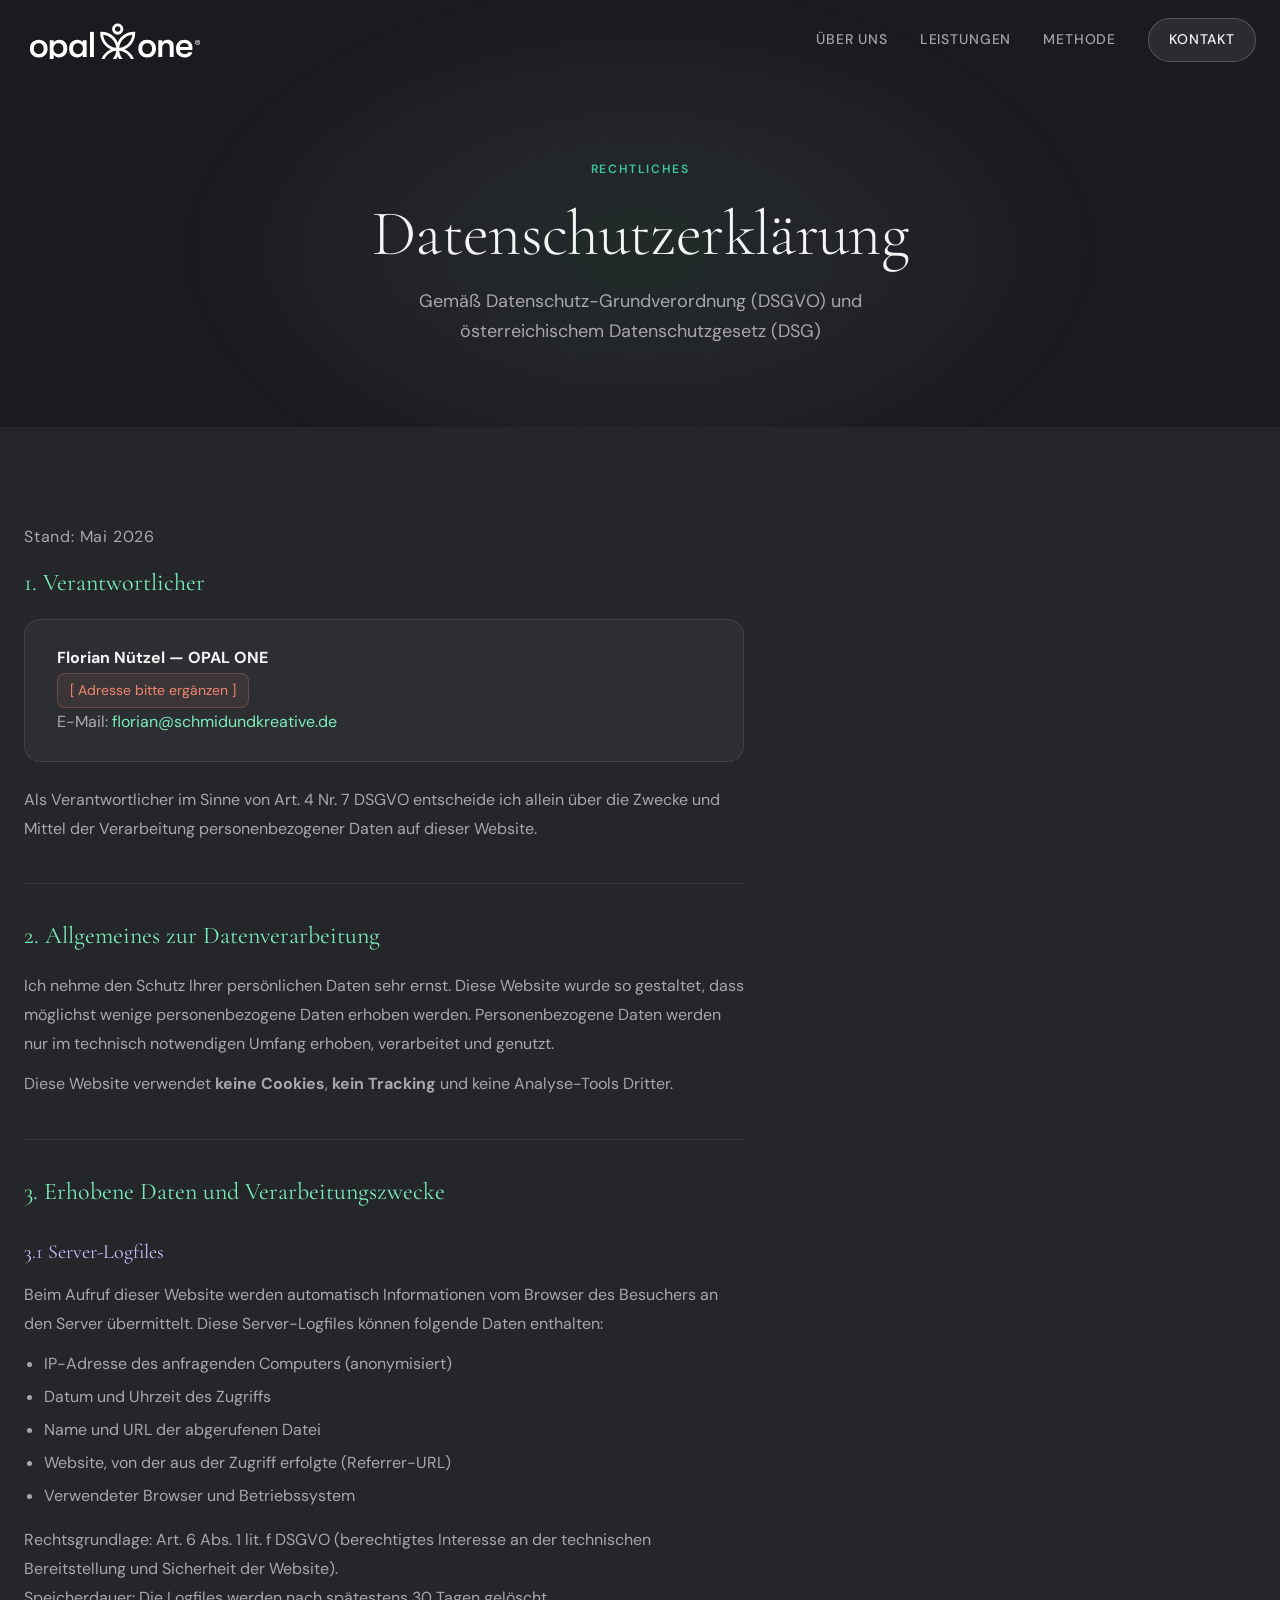
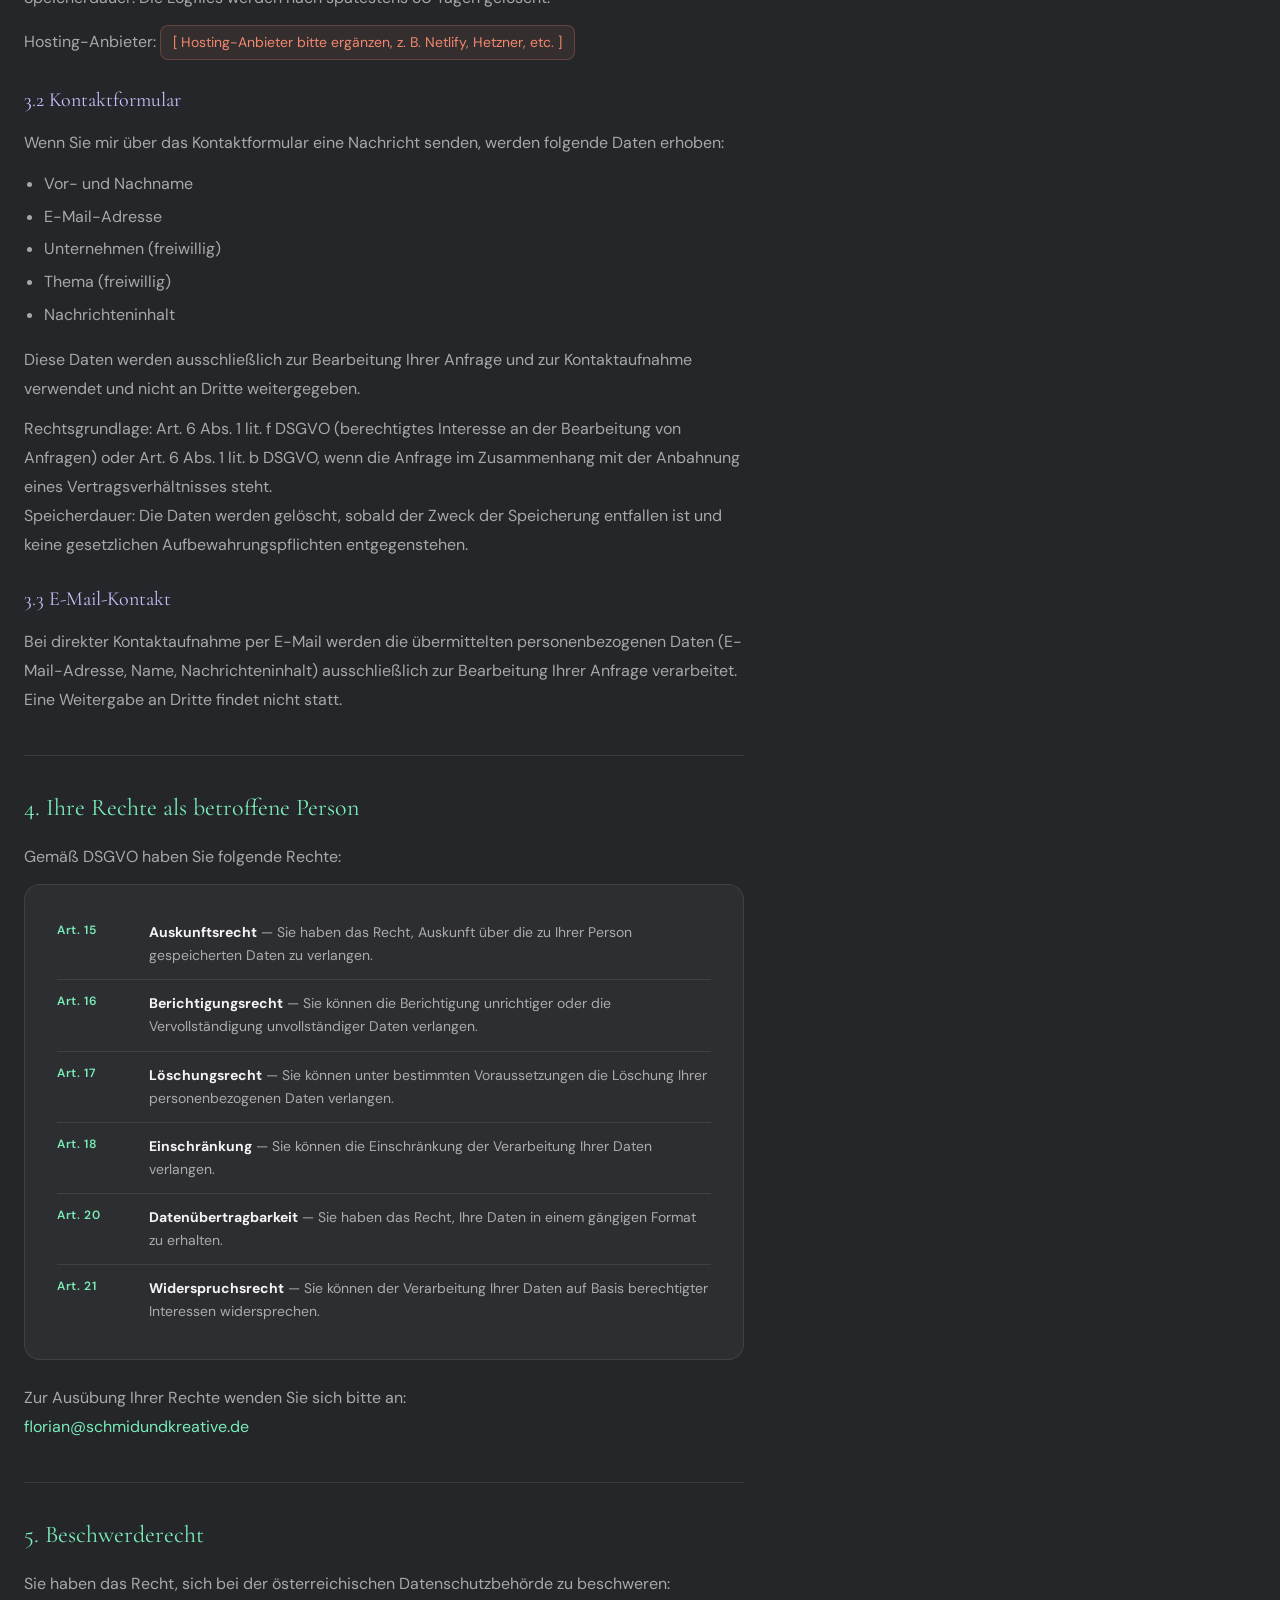
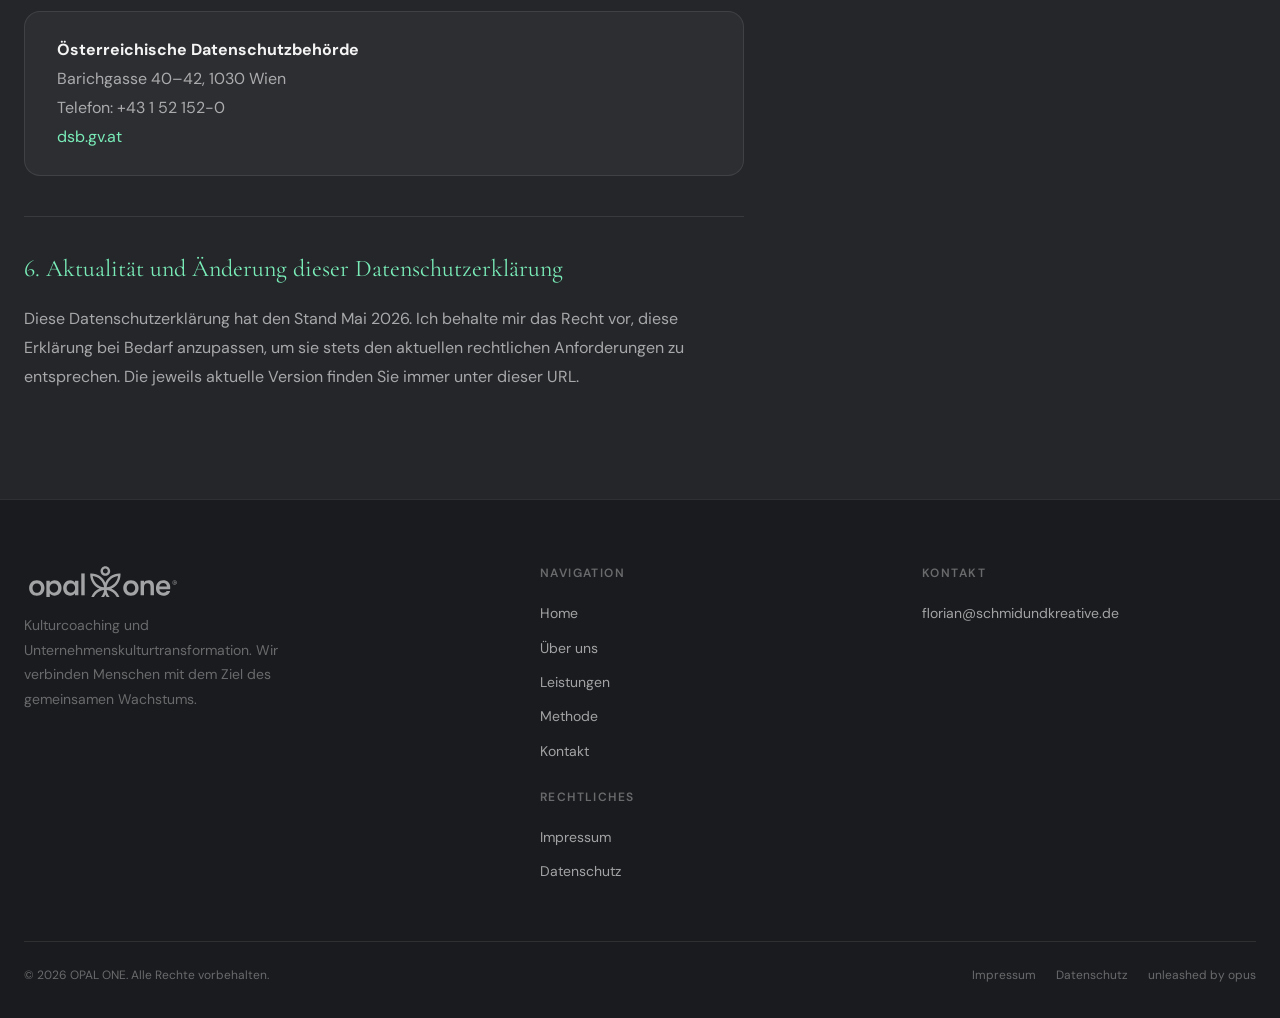
==== datenschutz.html @ cee8c593 "Add legal pages, bento alt-homepage, logo fix, footer legal links - Fix logo-plain.svg viewBox (-5px" ====
<!DOCTYPE html>
<html lang="de">
<head>
  <meta charset="UTF-8">
  <meta name="viewport" content="width=device-width, initial-scale=1.0">
  <title>Datenschutz — OPAL ONE</title>
  <meta name="description" content="Datenschutzerklärung gemäß DSGVO für OPAL ONE.">
  <link rel="icon" href="favicon.svg" type="image/svg+xml">
  <link rel="stylesheet" href="css/styles.css">
  <style>
    .legal-content { max-width: 720px; }
    .legal-content h2 {
      font-family: var(--font-heading);
      font-size: var(--text-2xl);
      font-weight: 400;
      color: var(--jade);
      margin: var(--sp-10) 0 var(--sp-4);
      padding-top: var(--sp-8);
      border-top: 1px solid var(--glass-border);
    }
    .legal-content h2:first-of-type { border-top: none; padding-top: 0; margin-top: 0; }
    .legal-content h3 {
      font-family: var(--font-heading);
      font-size: var(--text-xl);
      font-weight: 400;
      color: var(--amethyst);
      margin: var(--sp-6) 0 var(--sp-3);
    }
    .legal-content p, .legal-content li {
      font-size: var(--text-base);
      color: var(--text-secondary);
      line-height: 1.8;
      margin-bottom: var(--sp-3);
    }
    .legal-content ul { padding-left: var(--sp-5); margin-bottom: var(--sp-4); }
    .legal-content ul li { list-style: disc; margin-bottom: var(--sp-1); }
    .legal-content a { color: var(--jade); }
    .legal-content a:hover { text-decoration: underline; }
    .legal-placeholder {
      background: rgba(240,135,110,0.08);
      border: 1px solid rgba(240,135,110,0.25);
      border-radius: var(--r-sm);
      padding: var(--sp-1) var(--sp-3);
      color: var(--karneol);
      font-size: var(--text-sm);
      display: inline-block;
    }
    .legal-block {
      background: var(--glass);
      border: 1px solid var(--glass-border);
      border-radius: var(--r-md);
      padding: var(--sp-6) var(--sp-8);
      margin-bottom: var(--sp-6);
    }
    .legal-right {
      display: flex;
      align-items: flex-start;
      gap: var(--sp-3);
      padding: var(--sp-3) 0;
      border-bottom: 1px solid var(--glass-border);
      font-size: var(--text-sm);
      color: var(--text-secondary);
    }
    .legal-right:last-child { border-bottom: none; }
    .legal-right-art {
      font-family: var(--font-body);
      font-size: var(--text-xs);
      font-weight: 600;
      letter-spacing: 0.05em;
      color: var(--jade);
      flex-shrink: 0;
      min-width: 80px;
    }
    .last-updated {
      font-size: var(--text-xs);
      color: var(--text-muted);
      letter-spacing: 0.05em;
      margin-bottom: var(--sp-8);
    }
  </style>
</head>
<body>

  <!-- NAVIGATION -->
  <nav class="nav" role="navigation" aria-label="Hauptnavigation">
    <div class="nav-inner">
      <a href="index.html" class="nav-logo" aria-label="OPAL ONE – Zur Startseite">
        <img src="logo-plain.svg" alt="OPAL ONE" width="140" height="34">
      </a>
      <ul class="nav-links" role="list">
        <li><a href="ueber-uns.html">Über uns</a></li>
        <li><a href="leistungen.html">Leistungen</a></li>
        <li><a href="methode.html">Methode</a></li>
        <li><a href="kontakt.html" class="nav-cta">Kontakt</a></li>
      </ul>
      <button class="nav-hamburger" aria-label="Menü öffnen" aria-expanded="false" aria-controls="mobile-nav">
        <span></span><span></span><span></span>
      </button>
    </div>
  </nav>

  <nav class="nav-mobile" id="mobile-nav" aria-label="Mobile Navigation">
    <a href="ueber-uns.html">Über uns</a>
    <a href="leistungen.html">Leistungen</a>
    <a href="methode.html">Methode</a>
    <a href="kontakt.html">Kontakt</a>
  </nav>

  <main>

    <!-- PAGE HERO -->
    <section class="page-hero" aria-labelledby="page-title">
      <div class="container">
        <p class="page-hero-label">Rechtliches</p>
        <h1 id="page-title">Datenschutz&shy;erklärung</h1>
        <p class="page-hero-sub">
          Gemäß Datenschutz-Grundverordnung (DSGVO) und österreichischem Datenschutzgesetz (DSG)
        </p>
      </div>
    </section>

    <!-- CONTENT -->
    <section class="section">
      <div class="container">
        <div class="legal-content">

          <p class="last-updated">Stand: Mai 2026</p>

          <h2>1. Verantwortlicher</h2>
          <div class="legal-block">
            <p style="margin:0;color:var(--text-primary);">
              <strong>Florian Nützel — OPAL ONE</strong><br>
              <span style="color:var(--text-secondary);">
                <span class="legal-placeholder">[ Adresse bitte ergänzen ]</span><br>
                E-Mail: <a href="mailto:florian@schmidundkreative.de">florian@schmidundkreative.de</a>
              </span>
            </p>
          </div>
          <p>
            Als Verantwortlicher im Sinne von Art. 4 Nr. 7 DSGVO entscheide ich allein über die Zwecke und Mittel der Verarbeitung personenbezogener Daten auf dieser Website.
          </p>

          <h2>2. Allgemeines zur Datenverarbeitung</h2>
          <p>
            Ich nehme den Schutz Ihrer persönlichen Daten sehr ernst. Diese Website wurde so gestaltet, dass möglichst wenige personenbezogene Daten erhoben werden. Personenbezogene Daten werden nur im technisch notwendigen Umfang erhoben, verarbeitet und genutzt.
          </p>
          <p>
            Diese Website verwendet <strong>keine Cookies</strong>, <strong>kein Tracking</strong> und keine Analyse-Tools Dritter.
          </p>

          <h2>3. Erhobene Daten und Verarbeitungszwecke</h2>

          <h3>3.1 Server-Logfiles</h3>
          <p>
            Beim Aufruf dieser Website werden automatisch Informationen vom Browser des Besuchers an den Server übermittelt. Diese Server-Logfiles können folgende Daten enthalten:
          </p>
          <ul>
            <li>IP-Adresse des anfragenden Computers (anonymisiert)</li>
            <li>Datum und Uhrzeit des Zugriffs</li>
            <li>Name und URL der abgerufenen Datei</li>
            <li>Website, von der aus der Zugriff erfolgte (Referrer-URL)</li>
            <li>Verwendeter Browser und Betriebssystem</li>
          </ul>
          <p>
            Rechtsgrundlage: Art. 6 Abs. 1 lit. f DSGVO (berechtigtes Interesse an der technischen Bereitstellung und Sicherheit der Website).<br>
            Speicherdauer: Die Logfiles werden nach spätestens 30 Tagen gelöscht.
          </p>
          <p>
            Hosting-Anbieter: <span class="legal-placeholder">[ Hosting-Anbieter bitte ergänzen, z. B. Netlify, Hetzner, etc. ]</span>
          </p>

          <h3>3.2 Kontaktformular</h3>
          <p>
            Wenn Sie mir über das Kontaktformular eine Nachricht senden, werden folgende Daten erhoben:
          </p>
          <ul>
            <li>Vor- und Nachname</li>
            <li>E-Mail-Adresse</li>
            <li>Unternehmen (freiwillig)</li>
            <li>Thema (freiwillig)</li>
            <li>Nachrichteninhalt</li>
          </ul>
          <p>
            Diese Daten werden ausschließlich zur Bearbeitung Ihrer Anfrage und zur Kontaktaufnahme verwendet und nicht an Dritte weitergegeben.
          </p>
          <p>
            Rechtsgrundlage: Art. 6 Abs. 1 lit. f DSGVO (berechtigtes Interesse an der Bearbeitung von Anfragen) oder Art. 6 Abs. 1 lit. b DSGVO, wenn die Anfrage im Zusammenhang mit der Anbahnung eines Vertragsverhältnisses steht.<br>
            Speicherdauer: Die Daten werden gelöscht, sobald der Zweck der Speicherung entfallen ist und keine gesetzlichen Aufbewahrungspflichten entgegenstehen.
          </p>

          <h3>3.3 E-Mail-Kontakt</h3>
          <p>
            Bei direkter Kontaktaufnahme per E-Mail werden die übermittelten personenbezogenen Daten (E-Mail-Adresse, Name, Nachrichteninhalt) ausschließlich zur Bearbeitung Ihrer Anfrage verarbeitet. Eine Weitergabe an Dritte findet nicht statt.
          </p>

          <h2>4. Ihre Rechte als betroffene Person</h2>
          <p>Gemäß DSGVO haben Sie folgende Rechte:</p>
          <div class="legal-block">
            <div class="legal-right">
              <span class="legal-right-art">Art. 15</span>
              <span><strong style="color:var(--text-primary);">Auskunftsrecht</strong> — Sie haben das Recht, Auskunft über die zu Ihrer Person gespeicherten Daten zu verlangen.</span>
            </div>
            <div class="legal-right">
              <span class="legal-right-art">Art. 16</span>
              <span><strong style="color:var(--text-primary);">Berichtigungsrecht</strong> — Sie können die Berichtigung unrichtiger oder die Vervollständigung unvollständiger Daten verlangen.</span>
            </div>
            <div class="legal-right">
              <span class="legal-right-art">Art. 17</span>
              <span><strong style="color:var(--text-primary);">Löschungsrecht</strong> — Sie können unter bestimmten Voraussetzungen die Löschung Ihrer personenbezogenen Daten verlangen.</span>
            </div>
            <div class="legal-right">
              <span class="legal-right-art">Art. 18</span>
              <span><strong style="color:var(--text-primary);">Einschränkung</strong> — Sie können die Einschränkung der Verarbeitung Ihrer Daten verlangen.</span>
            </div>
            <div class="legal-right">
              <span class="legal-right-art">Art. 20</span>
              <span><strong style="color:var(--text-primary);">Datenübertragbarkeit</strong> — Sie haben das Recht, Ihre Daten in einem gängigen Format zu erhalten.</span>
            </div>
            <div class="legal-right">
              <span class="legal-right-art">Art. 21</span>
              <span><strong style="color:var(--text-primary);">Widerspruchsrecht</strong> — Sie können der Verarbeitung Ihrer Daten auf Basis berechtigter Interessen widersprechen.</span>
            </div>
          </div>
          <p>
            Zur Ausübung Ihrer Rechte wenden Sie sich bitte an:<br>
            <a href="mailto:florian@schmidundkreative.de">florian@schmidundkreative.de</a>
          </p>

          <h2>5. Beschwerderecht</h2>
          <p>
            Sie haben das Recht, sich bei der österreichischen Datenschutzbehörde zu beschweren:
          </p>
          <div class="legal-block">
            <p style="margin:0;color:var(--text-secondary);">
              <strong style="color:var(--text-primary);">Österreichische Datenschutzbehörde</strong><br>
              Barichgasse 40–42, 1030 Wien<br>
              Telefon: +43 1 52 152-0<br>
              <a href="https://www.dsb.gv.at" target="_blank" rel="noopener">dsb.gv.at</a>
            </p>
          </div>

          <h2>6. Aktualität und Änderung dieser Datenschutzerklärung</h2>
          <p>
            Diese Datenschutzerklärung hat den Stand Mai 2026. Ich behalte mir das Recht vor, diese Erklärung bei Bedarf anzupassen, um sie stets den aktuellen rechtlichen Anforderungen zu entsprechen. Die jeweils aktuelle Version finden Sie immer unter dieser URL.
          </p>

        </div>
      </div>
    </section>

  </main>

  <!-- FOOTER -->
  <footer class="footer">
    <div class="container">
      <div class="footer-grid">
        <div class="footer-brand">
          <img src="logo-plain.svg" alt="OPAL ONE" class="footer-logo" width="120" height="30">
          <p>Kulturcoaching und Unternehmenskulturtransformation. Wir verbinden Menschen mit dem Ziel des gemeinsamen Wachstums.</p>
        </div>
        <div class="footer-col">
          <h4>Navigation</h4>
          <ul>
            <li><a href="index.html">Home</a></li>
            <li><a href="ueber-uns.html">Über uns</a></li>
            <li><a href="leistungen.html">Leistungen</a></li>
            <li><a href="methode.html">Methode</a></li>
            <li><a href="kontakt.html">Kontakt</a></li>
          </ul>
          <h4 style="margin-top:var(--sp-6);">Rechtliches</h4>
          <ul>
            <li><a href="impressum.html">Impressum</a></li>
            <li><a href="datenschutz.html">Datenschutz</a></li>
          </ul>
        </div>
        <div class="footer-col">
          <h4>Kontakt</h4>
          <ul>
            <li><a href="mailto:florian@schmidundkreative.de">florian@schmidundkreative.de</a></li>
          </ul>
        </div>
      </div>
      <div class="footer-bottom">
        <p>&copy; 2026 OPAL ONE. Alle Rechte vorbehalten.</p>
        <div class="footer-legal">
          <a href="impressum.html">Impressum</a>
          <a href="datenschutz.html">Datenschutz</a>
          <span>unleashed by opus</span>
        </div>
      </div>
    </div>
  </footer>

  <script src="js/main.js"></script>
</body>
</html>
---- css/styles.css ----
/* ============================================================
   OPAL ONE — Shared Stylesheet
   ============================================================ */

@import url('https://fonts.googleapis.com/css2?family=Cormorant+Garamond:ital,wght@0,300;0,400;0,500;0,600;1,300;1,400;1,500&family=DM+Sans:opsz,wght@9..40,300;9..40,400;9..40,500;9..40,600&family=Covered+By+Your+Grace&display=swap');

/* ============================================================
   DESIGN TOKENS
   ============================================================ */
:root {
  /* Brand Colors */
  --obsidian:       #25262a;
  --obsidian-deep:  #1a1b1e;
  --obsidian-mid:   #2e2f35;
  --jade:           #79ecb8;
  --amethyst:       #c8befa;
  --aventurin:      #3ac7a0;
  --karneol:        #f0876e;
  --magnesit:       #ffffff;
  --text-primary:   rgba(255, 255, 255, 0.95);
  --text-secondary: rgba(255, 255, 255, 0.6);
  --text-muted:     rgba(255, 255, 255, 0.35);

  /* Gradients */
  --gradient-opal:        linear-gradient(135deg, #79ecb8 0%, #3ac7a0 30%, #c8befa 70%, #a89ef5 100%);
  --gradient-opal-subtle: linear-gradient(135deg, rgba(121,236,184,0.6) 0%, rgba(58,199,160,0.6) 30%, rgba(200,190,250,0.6) 70%, rgba(168,158,245,0.6) 100%);
  --gradient-dark:        linear-gradient(160deg, #2e2f35 0%, #1a1b1e 100%);

  /* Glass */
  --glass:              rgba(255, 255, 255, 0.04);
  --glass-mid:          rgba(255, 255, 255, 0.08);
  --glass-border:       rgba(255, 255, 255, 0.09);
  --glass-border-hi:    rgba(255, 255, 255, 0.2);

  /* Typography */
  --font-heading: 'Cormorant Garamond', Georgia, serif;
  --font-body:    'DM Sans', system-ui, -apple-system, sans-serif;
  --font-accent:  'Covered By Your Grace', cursive;

  /* Type Scale */
  --text-xs:   0.75rem;
  --text-sm:   0.875rem;
  --text-base: 1rem;
  --text-lg:   1.125rem;
  --text-xl:   1.25rem;
  --text-2xl:  1.5rem;
  --text-3xl:  1.875rem;
  --text-4xl:  2.25rem;
  --text-5xl:  3rem;
  --text-6xl:  3.75rem;
  --text-7xl:  4.5rem;
  --text-8xl:  6rem;

  /* Spacing (4/8px base) */
  --sp-1:  0.25rem;
  --sp-2:  0.5rem;
  --sp-3:  0.75rem;
  --sp-4:  1rem;
  --sp-5:  1.25rem;
  --sp-6:  1.5rem;
  --sp-8:  2rem;
  --sp-10: 2.5rem;
  --sp-12: 3rem;
  --sp-16: 4rem;
  --sp-20: 5rem;
  --sp-24: 6rem;
  --sp-32: 8rem;

  /* Layout */
  --max-w:    1280px;
  --max-w-md: 960px;
  --max-w-sm: 720px;
  --nav-h:    80px;

  /* Radius */
  --r-sm:   8px;
  --r-md:   16px;
  --r-lg:   24px;
  --r-xl:   36px;
  --r-full: 9999px;

  /* Z-index */
  --z-nav:     40;
  --z-overlay: 100;
  --z-modal:   1000;

  /* Easing */
  --ease-out:    cubic-bezier(0.16, 1, 0.3, 1);
  --ease-in-out: cubic-bezier(0.45, 0, 0.55, 1);
  --dur-fast:  150ms;
  --dur-base:  300ms;
  --dur-slow:  500ms;
  --dur-morph: 600ms;
}

/* ============================================================
   RESET & BASE
   ============================================================ */
*, *::before, *::after { box-sizing: border-box; margin: 0; padding: 0; }

html {
  font-size: 16px;
  scroll-behavior: smooth;
  -webkit-text-size-adjust: 100%;
}

body {
  font-family: var(--font-body);
  font-size: var(--text-base);
  line-height: 1.65;
  color: var(--text-primary);
  background-color: var(--obsidian);
  overflow-x: hidden;
  -webkit-font-smoothing: antialiased;
  -moz-osx-font-smoothing: grayscale;
}

img, svg { display: block; max-width: 100%; }
a { color: inherit; text-decoration: none; }
ul, ol { list-style: none; }
button { font: inherit; cursor: pointer; border: none; background: none; }
input, textarea, select { font: inherit; }
main { display: block; }

/* ============================================================
   UTILITIES
   ============================================================ */
.container {
  width: 100%;
  max-width: var(--max-w);
  margin-inline: auto;
  padding-inline: var(--sp-6);
}
.container-md { max-width: var(--max-w-md); margin-inline: auto; padding-inline: var(--sp-6); }
.container-sm { max-width: var(--max-w-sm); margin-inline: auto; padding-inline: var(--sp-6); }

.sr-only {
  position: absolute; width: 1px; height: 1px;
  padding: 0; margin: -1px; overflow: hidden;
  clip: rect(0,0,0,0); white-space: nowrap; border: 0;
}

.text-gradient {
  background: var(--gradient-opal);
  -webkit-background-clip: text;
  -webkit-text-fill-color: transparent;
  background-clip: text;
}

/* ============================================================
   BUTTONS
   ============================================================ */
.btn {
  display: inline-flex;
  align-items: center;
  justify-content: center;
  gap: var(--sp-2);
  padding: var(--sp-3) var(--sp-8);
  border-radius: var(--r-full);
  font-family: var(--font-body);
  font-size: var(--text-base);
  font-weight: 500;
  letter-spacing: 0.02em;
  cursor: pointer;
  transition: all var(--dur-base) var(--ease-out);
  min-height: 48px;
  white-space: nowrap;
  position: relative;
}

.btn-primary {
  background: var(--gradient-opal);
  color: var(--obsidian);
  font-weight: 600;
}
.btn-primary:hover {
  transform: translateY(-2px);
  box-shadow: 0 8px 32px rgba(121, 236, 184, 0.35);
}

.btn-ghost {
  background: transparent;
  color: var(--text-primary);
  border: 1px solid var(--glass-border-hi);
}
.btn-ghost:hover {
  background: var(--glass-mid);
  border-color: rgba(255,255,255,0.35);
  transform: translateY(-2px);
}

.btn:focus-visible {
  outline: 2px solid var(--jade);
  outline-offset: 3px;
}

/* ============================================================
   GLASS CARD
   ============================================================ */
.glass-card {
  background: var(--glass);
  backdrop-filter: blur(20px);
  -webkit-backdrop-filter: blur(20px);
  border: 1px solid var(--glass-border);
  border-radius: var(--r-md);
  transition: border-color var(--dur-base) var(--ease-out),
              transform var(--dur-base) var(--ease-out),
              box-shadow var(--dur-base) var(--ease-out);
}
.glass-card:hover {
  border-color: rgba(255,255,255,0.18);
  transform: translateY(-4px);
  box-shadow: 0 20px 60px rgba(0,0,0,0.3);
}

/* ============================================================
   KEYFRAME ANIMATIONS
   ============================================================ */
@keyframes opal-pulse {
  0%   { transform: scale(1)    rotate(0deg);   filter: blur(60px) hue-rotate(0deg);   }
  25%  { transform: scale(1.08) rotate(90deg);  filter: blur(70px) hue-rotate(15deg);  }
  50%  { transform: scale(0.94) rotate(180deg); filter: blur(54px) hue-rotate(30deg);  }
  75%  { transform: scale(1.05) rotate(270deg); filter: blur(66px) hue-rotate(10deg);  }
  100% { transform: scale(1)    rotate(360deg); filter: blur(60px) hue-rotate(0deg);   }
}

@keyframes float {
  0%, 100% { transform: translateY(0);    }
  50%       { transform: translateY(-10px); }
}

@keyframes dot-pulse {
  0%, 100% { opacity: 1; transform: scale(1);   }
  50%       { opacity: 0.6; transform: scale(1.3); }
}

.fade-in-up {
  opacity: 0;
  transform: translateY(36px);
  transition: opacity var(--dur-morph) var(--ease-out),
              transform var(--dur-morph) var(--ease-out);
}
.fade-in-up.visible {
  opacity: 1;
  transform: translateY(0);
}
.fade-in-up:nth-child(2) { transition-delay: 80ms;  }
.fade-in-up:nth-child(3) { transition-delay: 160ms; }
.fade-in-up:nth-child(4) { transition-delay: 240ms; }
.fade-in-up:nth-child(5) { transition-delay: 320ms; }

@media (prefers-reduced-motion: reduce) {
  .fade-in-up { opacity: 1; transform: none; transition: none; }
  @keyframes opal-pulse { from, to { transform: none; filter: blur(60px); } }
  @keyframes float      { from, to { transform: none; } }
  @keyframes dot-pulse  { from, to { opacity: 1; transform: none; } }
}

/* ============================================================
   NAVIGATION
   ============================================================ */
.nav {
  position: fixed;
  top: 0; left: 0; right: 0;
  z-index: var(--z-nav);
  height: var(--nav-h);
  display: flex;
  align-items: center;
  transition: background var(--dur-base) var(--ease-out),
              backdrop-filter var(--dur-base),
              border-color var(--dur-base);
  border-bottom: 1px solid transparent;
}
.nav.scrolled {
  background: rgba(22, 23, 27, 0.94);
  backdrop-filter: blur(24px);
  -webkit-backdrop-filter: blur(24px);
  border-bottom-color: var(--glass-border);
}

.nav-inner {
  display: flex;
  align-items: center;
  justify-content: space-between;
  width: 100%;
  max-width: var(--max-w);
  margin-inline: auto;
  padding-inline: var(--sp-6);
}

.nav-logo img {
  height: 38px;
  width: auto;
  filter: brightness(0) invert(1);
}

.nav-links {
  display: flex;
  align-items: center;
  gap: var(--sp-8);
}

.nav-links a {
  font-size: var(--text-sm);
  font-weight: 500;
  letter-spacing: 0.06em;
  text-transform: uppercase;
  color: var(--text-secondary);
  transition: color var(--dur-fast);
  padding: var(--sp-2) 0;
  position: relative;
  min-height: 44px;
  display: flex;
  align-items: center;
}
.nav-links a::after {
  content: '';
  position: absolute;
  bottom: -1px; left: 0;
  width: 0; height: 1px;
  background: var(--gradient-opal);
  transition: width var(--dur-base) var(--ease-out);
}
.nav-links a:hover,
.nav-links a.active { color: var(--text-primary); }
.nav-links a:hover::after,
.nav-links a.active::after { width: 100%; }

.nav-cta {
  padding: var(--sp-2) var(--sp-5) !important;
  background: var(--glass-mid) !important;
  border: 1px solid var(--glass-border-hi) !important;
  border-radius: var(--r-full) !important;
  color: var(--text-primary) !important;
  font-size: var(--text-sm) !important;
  transition: background var(--dur-base) !important;
}
.nav-cta:hover { background: rgba(255,255,255,0.13) !important; }
.nav-cta::after { display: none !important; }

/* Hamburger */
.nav-hamburger {
  display: none;
  flex-direction: column;
  gap: 5px;
  cursor: pointer;
  padding: var(--sp-2);
  min-width: 44px;
  min-height: 44px;
  align-items: center;
  justify-content: center;
}
.nav-hamburger span {
  display: block;
  width: 24px; height: 2px;
  background: var(--text-primary);
  border-radius: 2px;
  transition: all var(--dur-base) var(--ease-out);
}
.nav-hamburger.open span:nth-child(1) { transform: translateY(7px) rotate(45deg); }
.nav-hamburger.open span:nth-child(2) { opacity: 0; transform: scaleX(0); }
.nav-hamburger.open span:nth-child(3) { transform: translateY(-7px) rotate(-45deg); }

/* Mobile nav panel */
.nav-mobile {
  position: fixed;
  top: var(--nav-h); left: 0; right: 0;
  background: rgba(22, 23, 27, 0.98);
  backdrop-filter: blur(24px);
  -webkit-backdrop-filter: blur(24px);
  padding: var(--sp-6) var(--sp-6) var(--sp-8);
  display: flex;
  flex-direction: column;
  transform: translateY(-110%);
  opacity: 0;
  pointer-events: none;
  transition: transform var(--dur-slow) var(--ease-out),
              opacity var(--dur-base) var(--ease-out);
  z-index: calc(var(--z-nav) - 1);
  border-bottom: 1px solid var(--glass-border);
}
.nav-mobile.open {
  transform: translateY(0);
  opacity: 1;
  pointer-events: all;
}
.nav-mobile a {
  font-family: var(--font-heading);
  font-size: var(--text-2xl);
  font-weight: 400;
  color: var(--text-secondary);
  padding: var(--sp-4) 0;
  border-bottom: 1px solid var(--glass-border);
  transition: color var(--dur-fast);
  display: block;
}
.nav-mobile a:last-child { border-bottom: none; }
.nav-mobile a:hover, .nav-mobile a.active { color: var(--jade); }

/* ============================================================
   FOOTER
   ============================================================ */
.footer {
  background: var(--obsidian-deep);
  border-top: 1px solid var(--glass-border);
  padding: var(--sp-16) 0 var(--sp-8);
}
.footer-grid {
  display: grid;
  grid-template-columns: 1.4fr 1fr 1fr;
  gap: var(--sp-12);
  margin-bottom: var(--sp-12);
}
.footer-logo {
  height: 33px;
  width: auto;
  filter: brightness(0) invert(1);
  opacity: 0.6;
  margin-bottom: var(--sp-4);
}
.footer-legal {
  display: flex;
  align-items: center;
  gap: var(--sp-5);
}
.footer-legal a {
  font-size: var(--text-xs);
  color: var(--text-muted);
  transition: color var(--dur-fast);
}
.footer-legal a:hover { color: var(--jade); }
.footer-legal span {
  font-size: var(--text-xs);
  color: var(--text-muted);
}
.footer-brand p {
  font-size: var(--text-sm);
  color: var(--text-muted);
  line-height: 1.75;
  max-width: 280px;
}
.footer-col h4 {
  font-size: var(--text-xs);
  font-weight: 600;
  letter-spacing: 0.12em;
  text-transform: uppercase;
  color: var(--text-muted);
  margin-bottom: var(--sp-4);
}
.footer-col li { margin-bottom: var(--sp-2); }
.footer-col a {
  font-size: var(--text-sm);
  color: var(--text-secondary);
  transition: color var(--dur-fast);
}
.footer-col a:hover { color: var(--jade); }
.footer-bottom {
  display: flex;
  align-items: center;
  justify-content: space-between;
  padding-top: var(--sp-6);
  border-top: 1px solid var(--glass-border);
}
.footer-bottom p {
  font-size: var(--text-xs);
  color: var(--text-muted);
}

/* ============================================================
   HERO — HOME PAGE
   ============================================================ */
.hero {
  position: relative;
  min-height: 100dvh;
  display: flex;
  align-items: center;
  overflow: hidden;
  background: var(--obsidian-deep);
}
.hero-bg {
  position: absolute;
  inset: 0;
  overflow: hidden;
  pointer-events: none;
}
.hero-orb {
  position: absolute;
  border-radius: 50%;
  animation: opal-pulse 14s ease-in-out infinite;
}
.hero-orb-1 {
  width: 700px; height: 700px;
  top: -150px; left: 50%;
  transform: translateX(-50%);
  background: radial-gradient(ellipse, rgba(121,236,184,0.22) 0%, rgba(58,199,160,0.12) 40%, transparent 70%);
  animation-duration: 16s;
}
.hero-orb-2 {
  width: 450px; height: 450px;
  bottom: 5%; right: -80px;
  background: radial-gradient(ellipse, rgba(200,190,250,0.18) 0%, rgba(168,158,245,0.08) 40%, transparent 70%);
  animation-duration: 20s;
  animation-delay: -7s;
}
.hero-orb-3 {
  width: 320px; height: 320px;
  bottom: 15%; left: -60px;
  background: radial-gradient(ellipse, rgba(58,199,160,0.14) 0%, transparent 70%);
  animation-duration: 24s;
  animation-delay: -12s;
}
.hero-bg::after {
  content: '';
  position: absolute;
  inset: 0;
  background: radial-gradient(ellipse 80% 60% at 50% 40%, transparent 40%, rgba(26,27,30,0.6) 100%);
}
.hero-content {
  position: relative;
  z-index: 1;
  padding: calc(var(--nav-h) + var(--sp-16)) 0 var(--sp-20);
  text-align: center;
}
.hero-label {
  display: inline-flex;
  align-items: center;
  gap: var(--sp-3);
  font-size: var(--text-xs);
  font-weight: 600;
  letter-spacing: 0.15em;
  text-transform: uppercase;
  color: var(--jade);
  margin-bottom: var(--sp-8);
  padding: var(--sp-2) var(--sp-5);
  background: rgba(121,236,184,0.07);
  border: 1px solid rgba(121,236,184,0.2);
  border-radius: var(--r-full);
}
.hero-label-dot {
  width: 6px; height: 6px;
  border-radius: 50%;
  background: var(--jade);
  animation: dot-pulse 2.5s ease-in-out infinite;
}
.hero h1 {
  font-family: var(--font-heading);
  font-size: clamp(2.4rem, 5.5vw, 5rem);
  font-weight: 300;
  line-height: 1.12;
  letter-spacing: -0.02em;
  color: var(--text-primary);
  margin: 0 auto var(--sp-6);
  max-width: 860px;
}
.hero h1 em {
  font-style: italic;
  background: var(--gradient-opal);
  -webkit-background-clip: text;
  -webkit-text-fill-color: transparent;
  background-clip: text;
}
.hero-sub {
  font-size: var(--text-lg);
  color: var(--text-secondary);
  letter-spacing: 0.08em;
  margin-bottom: var(--sp-10);
}
.hero-actions {
  display: flex;
  gap: var(--sp-4);
  justify-content: center;
  flex-wrap: wrap;
}
.hero-scroll {
  position: absolute;
  bottom: var(--sp-8);
  left: 50%;
  transform: translateX(-50%);
  display: flex;
  flex-direction: column;
  align-items: center;
  gap: var(--sp-2);
  color: var(--text-muted);
  font-size: var(--text-xs);
  letter-spacing: 0.12em;
  text-transform: uppercase;
  animation: float 3.5s ease-in-out infinite;
}
.hero-scroll-line {
  width: 1px; height: 40px;
  background: linear-gradient(to bottom, var(--jade), transparent);
}

/* ============================================================
   PAGE HERO — INNER PAGES
   ============================================================ */
.page-hero {
  position: relative;
  padding: calc(var(--nav-h) + var(--sp-20)) 0 var(--sp-20);
  background: var(--obsidian-deep);
  overflow: hidden;
  text-align: center;
}
.page-hero::before {
  content: '';
  position: absolute;
  top: 0; left: 50%;
  transform: translateX(-50%);
  width: 900px; height: 500px;
  background: radial-gradient(ellipse,
    rgba(121,236,184,0.08) 0%,
    rgba(200,190,250,0.05) 40%,
    transparent 70%);
  filter: blur(30px);
  pointer-events: none;
}
.page-hero-label {
  font-size: var(--text-xs);
  font-weight: 600;
  letter-spacing: 0.15em;
  text-transform: uppercase;
  color: var(--aventurin);
  margin-bottom: var(--sp-4);
  position: relative;
}
.page-hero h1 {
  font-family: var(--font-heading);
  font-size: clamp(2.2rem, 5vw, 4.2rem);
  font-weight: 300;
  line-height: 1.18;
  letter-spacing: -0.01em;
  margin-bottom: var(--sp-4);
  position: relative;
}
.page-hero-sub {
  font-size: var(--text-lg);
  color: var(--text-secondary);
  max-width: 580px;
  margin: 0 auto;
  position: relative;
}

/* ============================================================
   SECTION COMMONS
   ============================================================ */
.section      { padding: var(--sp-24) 0; }
.section-sm   { padding: var(--sp-16) 0; }
.section-dark { background: var(--obsidian-deep); }

.section-label {
  font-size: var(--text-xs);
  font-weight: 600;
  letter-spacing: 0.15em;
  text-transform: uppercase;
  color: var(--aventurin);
  margin-bottom: var(--sp-3);
  display: block;
}
.section-title {
  font-family: var(--font-heading);
  font-size: clamp(var(--text-3xl), 4vw, var(--text-5xl));
  font-weight: 300;
  line-height: 1.2;
  letter-spacing: -0.01em;
  margin-bottom: var(--sp-6);
}
.section-title em { font-style: italic; color: var(--jade); }
.section-body {
  font-size: var(--text-lg);
  color: var(--text-secondary);
  line-height: 1.8;
  max-width: 620px;
}
.section-link {
  display: inline-block;
  margin-top: var(--sp-8);
  font-size: var(--text-sm);
  font-weight: 500;
  letter-spacing: 0.05em;
  color: var(--jade);
  border-bottom: 1px solid rgba(121,236,184,0.3);
  padding-bottom: 2px;
  transition: border-color var(--dur-fast), color var(--dur-fast);
}
.section-link:hover { color: var(--text-primary); border-color: var(--text-primary); }

.two-col {
  display: grid;
  grid-template-columns: 1fr 1fr;
  gap: var(--sp-16);
  align-items: center;
}
.two-col.reverse > :first-child { order: 2; }
.two-col.reverse > :last-child  { order: 1; }

/* ============================================================
   PURPOSE TEASER — HOME
   ============================================================ */
.purpose-section {
  padding: var(--sp-24) 0;
  background: var(--obsidian-deep);
}
.purpose-inner {
  display: flex;
  align-items: center;
  gap: var(--sp-16);
}
.purpose-text { flex: 1; }
.purpose-quote {
  font-family: var(--font-accent);
  font-size: clamp(1.7rem, 3vw, 2.5rem);
  line-height: 1.45;
  color: var(--text-primary);
  margin-bottom: var(--sp-5);
}
.purpose-tagline {
  font-size: var(--text-sm);
  letter-spacing: 0.22em;
  text-transform: uppercase;
  color: var(--jade);
  font-weight: 500;
}

/* Intersecting Circles Motif */
.circles-motif {
  flex: 0 0 300px;
  position: relative;
  height: 300px;
}
.circle {
  position: absolute;
  border-radius: 50%;
}
.circle-1 {
  width: 190px; height: 190px;
  top: 15px; left: 15px;
  border: 1px solid rgba(121,236,184,0.28);
  background: rgba(121,236,184,0.025);
}
.circle-2 {
  width: 190px; height: 190px;
  top: 15px; right: 15px;
  border: 1px solid rgba(200,190,250,0.28);
  background: rgba(200,190,250,0.025);
}
.circle-3 {
  width: 155px; height: 155px;
  bottom: 15px; left: 50%;
  transform: translateX(-50%);
  border: 1px solid rgba(58,199,160,0.28);
  background: rgba(58,199,160,0.025);
}
.circle-center-dot {
  position: absolute;
  width: 10px; height: 10px;
  border-radius: 50%;
  background: var(--gradient-opal);
  top: 50%; left: 50%;
  transform: translate(-50%, -50%);
  box-shadow: 0 0 16px rgba(121,236,184,0.7);
  animation: dot-pulse 3s ease-in-out infinite;
}

/* ============================================================
   VALUES PREVIEW — HOME
   ============================================================ */
.values-grid {
  display: grid;
  grid-template-columns: repeat(3, 1fr);
  gap: var(--sp-5);
  margin-top: var(--sp-10);
}
.value-card { padding: var(--sp-8); position: relative; overflow: hidden; }
.value-card-accent {
  position: absolute;
  top: 0; left: 0; right: 0;
  height: 2px;
}
.value-card-accent.jade     { background: var(--gradient-opal); }
.value-card-accent.amethyst { background: linear-gradient(90deg, var(--amethyst), #a89ef5); }
.value-card-accent.aventurin{ background: linear-gradient(90deg, var(--aventurin), var(--jade)); }

.value-card-icon {
  width: 44px; height: 44px;
  border-radius: var(--r-sm);
  display: flex; align-items: center; justify-content: center;
  margin-bottom: var(--sp-5);
}
.value-card-icon.jade      { background: rgba(121,236,184,0.1); }
.value-card-icon.amethyst  { background: rgba(200,190,250,0.1); }
.value-card-icon.aventurin { background: rgba(58,199,160,0.1);  }

.value-card h3 {
  font-family: var(--font-heading);
  font-size: var(--text-2xl);
  font-weight: 400;
  letter-spacing: -0.01em;
  margin-bottom: var(--sp-3);
}
.value-card p {
  font-size: var(--text-sm);
  color: var(--text-secondary);
  line-height: 1.75;
}

/* ============================================================
   SERVICES PREVIEW — HOME
   ============================================================ */
.services-grid {
  display: grid;
  grid-template-columns: repeat(2, 1fr);
  gap: var(--sp-4);
  margin-top: var(--sp-10);
}
.service-tile {
  padding: var(--sp-7);
  border-radius: var(--r-md);
  background: var(--glass);
  border: 1px solid var(--glass-border);
  transition: all var(--dur-base) var(--ease-out);
  cursor: default;
}
.service-tile:hover {
  border-color: rgba(121,236,184,0.28);
  background: rgba(121,236,184,0.03);
  transform: translateY(-3px);
}
.service-tile-num {
  font-size: var(--text-xs);
  font-weight: 600;
  letter-spacing: 0.15em;
  color: var(--jade);
  margin-bottom: var(--sp-3);
  opacity: 0.7;
}
.service-tile-icon {
  width: 36px; height: 36px;
  margin-bottom: var(--sp-4);
  color: var(--jade);
}
.service-tile h3 {
  font-family: var(--font-heading);
  font-size: var(--text-xl);
  font-weight: 500;
  margin-bottom: var(--sp-2);
}
.service-tile p {
  font-size: var(--text-sm);
  color: var(--text-secondary);
  line-height: 1.65;
}

/* ============================================================
   ERFOLGSKETTE PREVIEW — HOME
   ============================================================ */
.erfolgskette-section { background: var(--obsidian-deep); }
.erfolgskette-row {
  display: flex;
  align-items: flex-start;
  gap: 0;
  margin-top: var(--sp-12);
}
.erfolgskette-connector {
  flex: 1;
  height: 1px;
  background: linear-gradient(90deg, var(--jade), var(--amethyst));
  margin-top: 22px;
  opacity: 0.3;
  min-width: 20px;
}
.erfolgskette-step {
  flex: 0 0 auto;
  text-align: center;
  width: 160px;
  padding: 0 var(--sp-3);
}
.erfolgskette-num {
  font-family: var(--font-heading);
  font-size: var(--text-5xl);
  font-weight: 300;
  line-height: 1;
  background: var(--gradient-opal);
  -webkit-background-clip: text;
  -webkit-text-fill-color: transparent;
  background-clip: text;
  margin-bottom: var(--sp-2);
}
.erfolgskette-step h4 {
  font-size: var(--text-sm);
  font-weight: 600;
  letter-spacing: 0.04em;
  margin-bottom: var(--sp-1);
}
.erfolgskette-step p {
  font-size: var(--text-xs);
  color: var(--text-muted);
  line-height: 1.5;
}

/* ============================================================
   CTA SECTION
   ============================================================ */
.cta-section {
  position: relative;
  padding: var(--sp-24) 0;
  background: var(--obsidian-deep);
  text-align: center;
  overflow: hidden;
}
.cta-section::before {
  content: '';
  position: absolute;
  inset: 0;
  background: radial-gradient(ellipse at 50% 50%,
    rgba(121,236,184,0.07) 0%,
    rgba(200,190,250,0.04) 40%,
    transparent 70%);
  pointer-events: none;
}
.cta-border-line {
  position: absolute;
  top: 0; left: 50%;
  transform: translateX(-50%);
  width: 60%; height: 1px;
  background: var(--gradient-opal);
  opacity: 0.25;
}
.cta-section h2 {
  font-family: var(--font-heading);
  font-size: clamp(var(--text-3xl), 4vw, var(--text-5xl));
  font-weight: 300;
  line-height: 1.2;
  margin-bottom: var(--sp-4);
  position: relative;
}
.cta-section p {
  font-size: var(--text-lg);
  color: var(--text-secondary);
  max-width: 480px;
  margin: 0 auto var(--sp-8);
  position: relative;
}
.cta-actions {
  display: flex;
  gap: var(--sp-4);
  justify-content: center;
  flex-wrap: wrap;
  position: relative;
}

/* ============================================================
   PAGE: ÜBER UNS — OPAL GRAPHIC
   ============================================================ */
.opal-graphic {
  position: relative;
  height: 380px;
  display: flex;
  align-items: center;
  justify-content: center;
}
.opal-layer {
  position: absolute;
  border-radius: 50%;
}
.opal-layer-1 {
  width: 320px; height: 320px;
  background: radial-gradient(ellipse, rgba(121,236,184,0.14) 0%, rgba(58,199,160,0.07) 50%, transparent 70%);
  filter: blur(16px);
  animation: opal-pulse 11s ease-in-out infinite;
}
.opal-layer-2 {
  width: 220px; height: 220px;
  background: radial-gradient(ellipse, rgba(200,190,250,0.18) 0%, transparent 70%);
  filter: blur(8px);
  animation: opal-pulse 15s ease-in-out infinite reverse;
  animation-delay: -4s;
}
.opal-layer-3 {
  width: 130px; height: 130px;
  background: var(--gradient-opal);
  filter: blur(3px);
  opacity: 0.55;
  animation: opal-pulse 9s ease-in-out infinite;
  animation-delay: -2s;
}
.opal-gem {
  position: relative;
  width: 72px; height: 72px;
  background: var(--gradient-opal);
  clip-path: polygon(50% 0%, 100% 38%, 82% 100%, 18% 100%, 0% 38%);
  box-shadow: 0 0 40px rgba(121,236,184,0.45);
}

/* Opal properties */
.opal-props {
  display: grid;
  grid-template-columns: 1fr 1fr;
  gap: var(--sp-4);
  margin-top: var(--sp-8);
}
.opal-prop {
  padding: var(--sp-5) var(--sp-5) var(--sp-5) var(--sp-4);
  border-left: 2px solid;
}
.opal-prop:nth-child(1) { border-color: var(--jade); }
.opal-prop:nth-child(2) { border-color: var(--amethyst); }
.opal-prop:nth-child(3) { border-color: var(--aventurin); }
.opal-prop:nth-child(4) { border-color: var(--karneol); }
.opal-prop-label {
  font-size: var(--text-xs);
  letter-spacing: 0.1em;
  text-transform: uppercase;
  color: var(--text-muted);
  margin-bottom: var(--sp-1);
}
.opal-prop h4 {
  font-family: var(--font-heading);
  font-size: var(--text-xl);
  font-weight: 400;
}
.opal-prop p {
  font-size: var(--text-sm);
  color: var(--text-secondary);
  margin-top: var(--sp-1);
  line-height: 1.6;
}

/* Founder block */
.founder-block {
  display: grid;
  grid-template-columns: 220px 1fr;
  gap: var(--sp-12);
  align-items: center;
}
.founder-photo {
  width: 220px; height: 280px;
  border-radius: var(--r-lg);
  background: linear-gradient(160deg,
    rgba(121,236,184,0.08) 0%,
    rgba(200,190,250,0.08) 100%);
  border: 1px solid var(--glass-border);
  display: flex;
  align-items: center;
  justify-content: center;
  color: var(--text-muted);
  font-size: var(--text-sm);
  text-align: center;
  flex-shrink: 0;
}
.founder-quote {
  font-family: var(--font-accent);
  font-size: clamp(1.7rem, 2.5vw, 2.3rem);
  color: var(--text-primary);
  line-height: 1.45;
  margin-bottom: var(--sp-5);
}
.founder-name {
  font-size: var(--text-sm);
  font-weight: 600;
  letter-spacing: 0.06em;
  text-transform: uppercase;
  color: var(--jade);
  margin-bottom: var(--sp-3);
}
.founder-bio {
  font-size: var(--text-base);
  color: var(--text-secondary);
  line-height: 1.8;
}

/* Vision/Mission */
.vision-tagline {
  font-family: var(--font-heading);
  font-size: clamp(var(--text-3xl), 5vw, var(--text-6xl));
  font-weight: 300;
  letter-spacing: 0.08em;
  text-align: center;
  background: var(--gradient-opal);
  -webkit-background-clip: text;
  -webkit-text-fill-color: transparent;
  background-clip: text;
  margin-bottom: var(--sp-12);
}
.vm-grid {
  display: grid;
  grid-template-columns: 1fr 1fr;
  gap: var(--sp-8);
}
.vm-block {
  padding: var(--sp-8) 0 var(--sp-8) var(--sp-8);
  border-top: 2px solid var(--glass-border);
  border-left: 2px solid var(--glass-border);
}
.vm-block h3 {
  font-family: var(--font-heading);
  font-size: var(--text-2xl);
  font-weight: 400;
  margin-bottom: var(--sp-4);
  color: var(--jade);
}
.vm-block p { color: var(--text-secondary); line-height: 1.8; }

/* Werte depth */
.wert-block {
  display: grid;
  grid-template-columns: minmax(min-content, 320px) 1fr;
  gap: var(--sp-12);
  padding: var(--sp-10) 0;
  border-bottom: 1px solid var(--glass-border);
  align-items: start;
}
.wert-block:last-child { border-bottom: none; }
.wert-num {
  font-size: var(--text-xs);
  letter-spacing: 0.15em;
  color: var(--text-muted);
  text-transform: uppercase;
  margin-bottom: var(--sp-2);
}
.wert-title {
  font-family: var(--font-heading);
  font-size: clamp(var(--text-3xl), 3.5vw, var(--text-4xl));
  font-weight: 300;
  line-height: 1.1;
  white-space: nowrap;
}
.wert-text h4 {
  font-family: var(--font-heading);
  font-size: var(--text-xl);
  font-weight: 500;
  color: var(--jade);
  margin-bottom: var(--sp-3);
}
.wert-text p {
  color: var(--text-secondary);
  line-height: 1.8;
  margin-bottom: var(--sp-4);
}
.wert-text p:last-child { margin-bottom: 0; }

/* Zielgruppe */
.zielgruppe-grid {
  display: grid;
  grid-template-columns: repeat(3, 1fr);
  gap: var(--sp-5);
  margin-top: var(--sp-10);
}
.zielgruppe-card {
  padding: var(--sp-8);
  position: relative;
  overflow: hidden;
}
.zielgruppe-big-num {
  font-family: var(--font-heading);
  font-size: var(--text-8xl);
  font-weight: 300;
  line-height: 1;
  position: absolute;
  top: var(--sp-3); right: var(--sp-5);
  background: var(--gradient-opal);
  -webkit-background-clip: text;
  -webkit-text-fill-color: transparent;
  background-clip: text;
  opacity: 0.15;
}
.zielgruppe-card h3 {
  font-family: var(--font-heading);
  font-size: var(--text-2xl);
  font-weight: 400;
  margin-bottom: var(--sp-3);
  position: relative;
}
.zielgruppe-card p {
  font-size: var(--text-sm);
  color: var(--text-secondary);
  line-height: 1.75;
  position: relative;
}

/* ============================================================
   PAGE: LEISTUNGEN
   ============================================================ */
.leistungen-section { padding-top: var(--sp-8); }
.leistung-block {
  display: grid;
  grid-template-columns: 1fr 1fr;
  gap: var(--sp-16);
  align-items: center;
  padding: var(--sp-16) 0;
  border-bottom: 1px solid var(--glass-border);
}
.leistung-block:first-child { padding-top: 0; }
.leistung-block:last-of-type { border-bottom: none; }

.leistung-visual {
  position: relative;
  height: 340px;
  display: flex;
  align-items: center;
  justify-content: center;
}
.leistung-visual-ring {
  width: 240px; height: 240px;
  border-radius: 50%;
  position: relative;
  display: flex;
  align-items: center;
  justify-content: center;
}
.leistung-visual-ring::before {
  content: '';
  position: absolute;
  inset: 0;
  border-radius: 50%;
  border: 1.5px solid transparent;
  background: var(--gradient-opal) border-box;
  -webkit-mask: linear-gradient(#fff 0 0) padding-box, linear-gradient(#fff 0 0);
  mask: linear-gradient(#fff 0 0) padding-box, linear-gradient(#fff 0 0);
  -webkit-mask-composite: destination-out;
  mask-composite: exclude;
}
.leistung-visual-inner {
  width: 200px; height: 200px;
  border-radius: 50%;
  background: radial-gradient(ellipse,
    rgba(121,236,184,0.07),
    rgba(200,190,250,0.04),
    transparent 80%);
  display: flex;
  align-items: center;
  justify-content: center;
}
.leistung-icon-large {
  width: 72px; height: 72px;
  color: var(--jade);
  opacity: 0.65;
}
.leistung-big-num {
  position: absolute;
  bottom: var(--sp-6); right: var(--sp-6);
  font-family: var(--font-heading);
  font-size: 7rem;
  font-weight: 300;
  line-height: 1;
  background: var(--gradient-opal);
  -webkit-background-clip: text;
  -webkit-text-fill-color: transparent;
  background-clip: text;
  opacity: 0.1;
}

.leistung-label {
  display: flex;
  align-items: center;
  gap: var(--sp-2);
  font-size: var(--text-xs);
  letter-spacing: 0.15em;
  text-transform: uppercase;
  color: var(--aventurin);
  margin-bottom: var(--sp-4);
}
.leistung-label::before {
  content: '';
  display: block;
  width: 18px; height: 1px;
  background: var(--aventurin);
}
.leistung-content h2 {
  font-family: var(--font-heading);
  font-size: clamp(var(--text-3xl), 3.5vw, var(--text-4xl));
  font-weight: 300;
  line-height: 1.2;
  margin-bottom: var(--sp-5);
}
.leistung-content p {
  color: var(--text-secondary);
  line-height: 1.8;
  margin-bottom: var(--sp-6);
}
.leistung-outcomes {
  margin-bottom: var(--sp-8);
}
.leistung-outcomes li {
  display: flex;
  align-items: flex-start;
  gap: var(--sp-3);
  padding: var(--sp-3) 0;
  font-size: var(--text-sm);
  color: var(--text-secondary);
  border-bottom: 1px solid var(--glass-border);
}
.leistung-outcomes li:last-child { border-bottom: none; }
.leistung-outcomes li::before {
  content: '';
  display: block;
  width: 5px; height: 5px;
  border-radius: 50%;
  background: var(--jade);
  flex-shrink: 0;
  margin-top: 9px;
}

/* Process teaser */
.process-teaser {
  margin-top: var(--sp-16);
  background: linear-gradient(135deg, rgba(121,236,184,0.05), rgba(200,190,250,0.05));
  border: 1px solid var(--glass-border);
  border-radius: var(--r-xl);
  padding: var(--sp-12) var(--sp-12);
  display: flex;
  align-items: center;
  justify-content: space-between;
  gap: var(--sp-8);
}
.process-teaser-text h3 {
  font-family: var(--font-heading);
  font-size: var(--text-2xl);
  font-weight: 400;
  margin-bottom: var(--sp-2);
}
.process-teaser-text p {
  color: var(--text-secondary);
  font-size: var(--text-base);
}

/* ============================================================
   PAGE: METHODE
   ============================================================ */
.erfolgskette-full {
  margin-top: var(--sp-12);
  position: relative;
}
.erfolgskette-full::before {
  content: '';
  position: absolute;
  top: 0;
  left: 39px;
  bottom: 0;
  width: 1px;
  background: linear-gradient(to bottom, var(--jade), var(--amethyst), transparent);
  opacity: 0.25;
}
.erfolgskette-full-step {
  display: grid;
  grid-template-columns: 80px 1fr;
  gap: var(--sp-8);
  padding: var(--sp-8) 0;
  border-bottom: 1px solid var(--glass-border);
  position: relative;
}
.erfolgskette-full-step:last-child { border-bottom: none; }
.erfolgskette-full-num {
  font-family: var(--font-heading);
  font-size: var(--text-5xl);
  font-weight: 300;
  line-height: 1;
  background: var(--gradient-opal);
  -webkit-background-clip: text;
  -webkit-text-fill-color: transparent;
  background-clip: text;
  text-align: center;
  position: relative;
  z-index: 1;
}
.erfolgskette-full-content h3 {
  font-family: var(--font-heading);
  font-size: var(--text-3xl);
  font-weight: 400;
  margin-bottom: var(--sp-3);
}
.erfolgskette-full-content p {
  color: var(--text-secondary);
  line-height: 1.8;
  max-width: 640px;
}

/* Impact areas */
.impact-grid {
  display: grid;
  grid-template-columns: repeat(4, 1fr);
  gap: var(--sp-4);
  margin-top: var(--sp-10);
}
.impact-tile {
  padding: var(--sp-8) var(--sp-4);
  text-align: center;
  border-radius: var(--r-full);
  aspect-ratio: 1;
  display: flex;
  flex-direction: column;
  align-items: center;
  justify-content: center;
  border: 1px solid var(--glass-border);
  background: var(--glass);
  transition: all var(--dur-base) var(--ease-out);
}
.impact-tile:hover {
  border-color: rgba(121,236,184,0.35);
  transform: scale(1.04);
  background: rgba(121,236,184,0.03);
}
.impact-tile-icon {
  width: 32px; height: 32px;
  margin: 0 auto var(--sp-3);
  color: var(--jade);
}
.impact-tile h4 {
  font-family: var(--font-heading);
  font-size: var(--text-lg);
  font-weight: 500;
  margin-bottom: var(--sp-1);
}
.impact-tile p {
  font-size: var(--text-xs);
  color: var(--text-muted);
  line-height: 1.5;
}

/* Research */
.research-section {
  border-radius: var(--r-xl);
  padding: var(--sp-12);
  border: 1px solid var(--glass-border);
  background: rgba(255,255,255,0.02);
}
.research-section h2 {
  font-family: var(--font-heading);
  font-size: clamp(var(--text-3xl), 3.5vw, var(--text-4xl));
  font-weight: 300;
  margin-bottom: var(--sp-2);
}
.research-section .section-label { margin-bottom: var(--sp-2); }
.research-section .research-lead {
  font-size: var(--text-lg);
  color: var(--text-secondary);
  max-width: 600px;
  line-height: 1.7;
  margin-bottom: var(--sp-10);
}
.research-points {
  display: grid;
  grid-template-columns: repeat(3, 1fr);
  gap: var(--sp-8);
  margin-bottom: var(--sp-8);
}
.research-point {
  padding: var(--sp-5) var(--sp-5) var(--sp-5) var(--sp-4);
  border-left: 2px solid var(--jade);
  border-left-color: var(--jade);
}
.research-point:nth-child(2) { border-left-color: var(--amethyst); }
.research-point:nth-child(3) { border-left-color: var(--aventurin); }
.research-point p {
  font-size: var(--text-base);
  color: var(--text-secondary);
  line-height: 1.75;
}
.research-quote {
  text-align: center;
  padding: var(--sp-8) var(--sp-12);
  border-top: 1px solid var(--glass-border);
}
.research-quote blockquote {
  font-family: var(--font-heading);
  font-size: clamp(var(--text-xl), 2.5vw, var(--text-2xl));
  font-weight: 300;
  font-style: italic;
  color: var(--text-secondary);
  line-height: 1.55;
}
.research-quote cite {
  display: block;
  margin-top: var(--sp-3);
  font-style: normal;
  font-size: var(--text-xs);
  letter-spacing: 0.1em;
  text-transform: uppercase;
  color: var(--text-muted);
}

/* ============================================================
   PAGE: KONTAKT
   ============================================================ */
.kontakt-grid {
  display: grid;
  grid-template-columns: 1fr 1.2fr;
  gap: var(--sp-16);
  align-items: start;
}
.kontakt-intro {
  font-family: var(--font-heading);
  font-size: var(--text-2xl);
  font-weight: 300;
  line-height: 1.4;
  color: var(--text-secondary);
  margin-bottom: var(--sp-8);
}
.kontakt-detail {
  display: flex;
  align-items: flex-start;
  gap: var(--sp-4);
  padding: var(--sp-5) 0;
  border-bottom: 1px solid var(--glass-border);
}
.kontakt-detail:first-of-type { border-top: 1px solid var(--glass-border); }
.kontakt-detail-icon {
  width: 20px; height: 20px;
  color: var(--jade);
  flex-shrink: 0;
  margin-top: 3px;
}
.kontakt-detail-label {
  font-size: var(--text-xs);
  letter-spacing: 0.1em;
  text-transform: uppercase;
  color: var(--text-muted);
  margin-bottom: var(--sp-1);
}
.kontakt-detail-value {
  font-size: var(--text-base);
  color: var(--text-primary);
}
.kontakt-detail-value a { transition: color var(--dur-fast); }
.kontakt-detail-value a:hover { color: var(--jade); }

/* Contact form */
.contact-form {
  display: flex;
  flex-direction: column;
  gap: var(--sp-5);
}
.form-group {
  display: flex;
  flex-direction: column;
  gap: var(--sp-2);
}
.form-group label {
  font-size: var(--text-sm);
  font-weight: 500;
  color: var(--text-secondary);
  letter-spacing: 0.03em;
}
.form-group label span { color: var(--jade); }
.form-group input,
.form-group textarea {
  background: var(--glass);
  border: 1px solid var(--glass-border);
  border-radius: var(--r-sm);
  padding: var(--sp-3) var(--sp-4);
  color: var(--text-primary);
  font-size: var(--text-base);
  min-height: 48px;
  transition: border-color var(--dur-base);
  width: 100%;
}
.form-group input:focus,
.form-group textarea:focus {
  outline: none;
  border-color: rgba(121,236,184,0.45);
}
.form-group input::placeholder,
.form-group textarea::placeholder { color: var(--text-muted); }
.form-group textarea { min-height: 150px; resize: vertical; }

.form-row {
  display: grid;
  grid-template-columns: 1fr 1fr;
  gap: var(--sp-4);
}
.form-submit { display: flex; flex-direction: column; gap: var(--sp-3); }
.form-note {
  font-size: var(--text-xs);
  color: var(--text-muted);
  line-height: 1.6;
}

.form-success {
  display: none;
  padding: var(--sp-10);
  text-align: center;
  border: 1px solid rgba(121,236,184,0.25);
  border-radius: var(--r-md);
  background: rgba(121,236,184,0.04);
}
.form-success.visible { display: block; }
.form-success h3 {
  font-family: var(--font-heading);
  font-size: var(--text-3xl);
  font-weight: 300;
  color: var(--jade);
  margin-bottom: var(--sp-3);
}
.form-success p { color: var(--text-secondary); }

/* Closing statement */
.closing-statement {
  text-align: center;
  padding: var(--sp-20) 0 var(--sp-12);
}
.closing-handwritten {
  font-family: var(--font-accent);
  font-size: clamp(2rem, 4vw, 3.2rem);
  color: var(--jade);
  margin-bottom: var(--sp-2);
}
.closing-sub {
  font-size: var(--text-sm);
  color: var(--text-muted);
  letter-spacing: 0.1em;
}

/* ============================================================
   RESPONSIVE
   ============================================================ */
@media (max-width: 1024px) {
  .footer-grid { grid-template-columns: 1fr 1fr; }
  .erfolgskette-row { flex-wrap: wrap; gap: var(--sp-5); justify-content: center; }
  .erfolgskette-connector { display: none; }
  .erfolgskette-step { width: 140px; }
  .impact-grid { grid-template-columns: repeat(2, 1fr); }
  .leistung-block { gap: var(--sp-10); }
  .research-points { grid-template-columns: 1fr; gap: var(--sp-5); }
}

@media (max-width: 768px) {
  :root { --nav-h: 68px; }

  .nav-links   { display: none; }
  .nav-hamburger { display: flex; }

  .two-col,
  .two-col.reverse { grid-template-columns: 1fr; }
  .two-col.reverse > :first-child,
  .two-col.reverse > :last-child { order: unset; }

  .values-grid   { grid-template-columns: 1fr; }
  .services-grid { grid-template-columns: 1fr; }

  .purpose-inner { flex-direction: column; }
  .circles-motif { width: 260px; height: 260px; flex: none; }

  .footer-grid   { grid-template-columns: 1fr; gap: var(--sp-8); }
  .footer-bottom { flex-direction: column; gap: var(--sp-3); text-align: center; }

  .leistung-block             { grid-template-columns: 1fr; }
  .leistung-block.reverse > * { order: unset; }
  .leistung-visual            { height: 220px; }

  .erfolgskette-full::before { display: none; }
  .erfolgskette-full-step    { grid-template-columns: 60px 1fr; gap: var(--sp-5); }

  .vm-grid          { grid-template-columns: 1fr; }
  .founder-block    { grid-template-columns: 1fr; }
  .opal-props       { grid-template-columns: 1fr; }
  .wert-block       { grid-template-columns: 1fr; gap: var(--sp-4); }
  .zielgruppe-grid  { grid-template-columns: 1fr; }

  .kontakt-grid { grid-template-columns: 1fr; }
  .form-row     { grid-template-columns: 1fr; }

  .process-teaser { flex-direction: column; text-align: center; }
  .research-section { padding: var(--sp-8); }
  .research-quote { padding: var(--sp-6) 0 0; }

  .hero-actions { flex-direction: column; align-items: center; }
  .cta-actions  { flex-direction: column; align-items: center; }
}

@media (max-width: 480px) {
  :root {
    --sp-24: 4rem;
    --sp-20: 3.5rem;
    --sp-16: 3rem;
  }
  .container { padding-inline: var(--sp-4); }
  .erfolgskette-step { width: calc(50% - var(--sp-4)); }
  .impact-grid { grid-template-columns: 1fr 1fr; }
  .research-section { padding: var(--sp-6); }
}

@media (min-width: 1440px) {
  :root { --max-w: 1360px; }
}
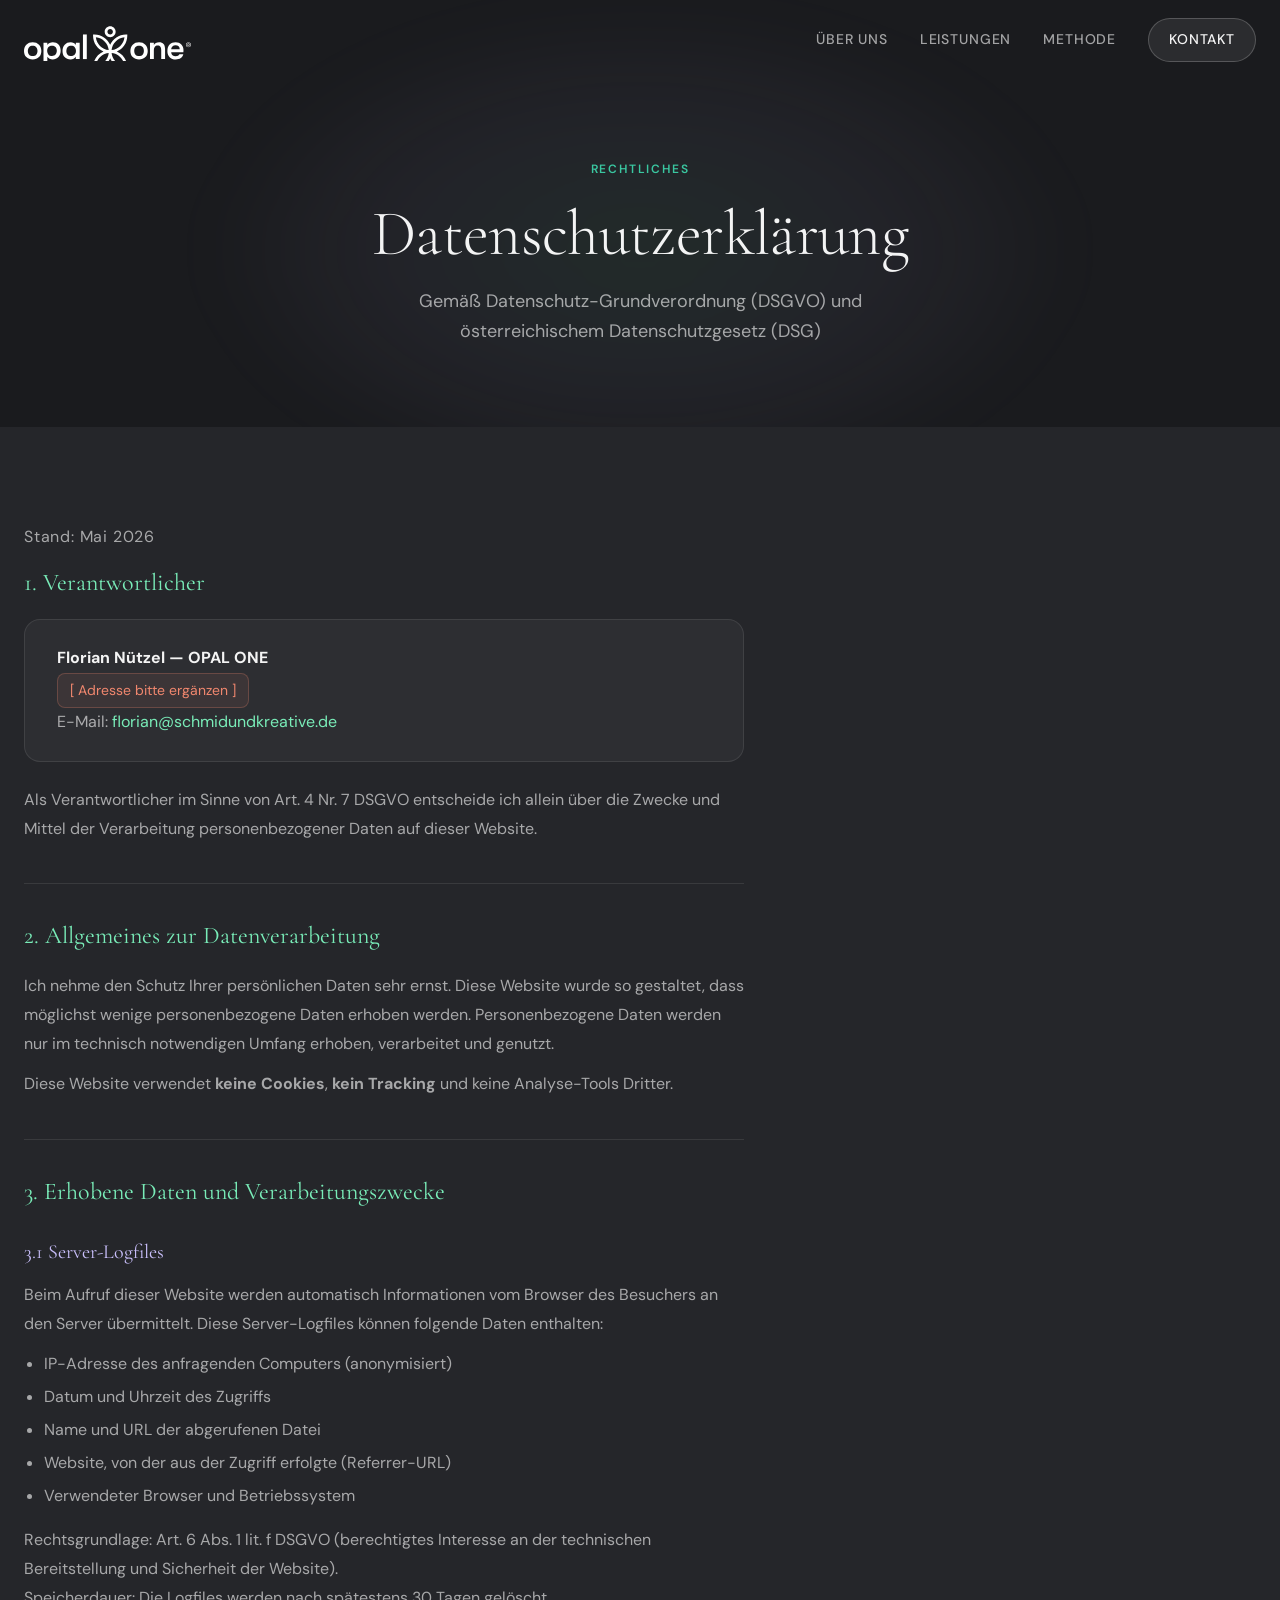
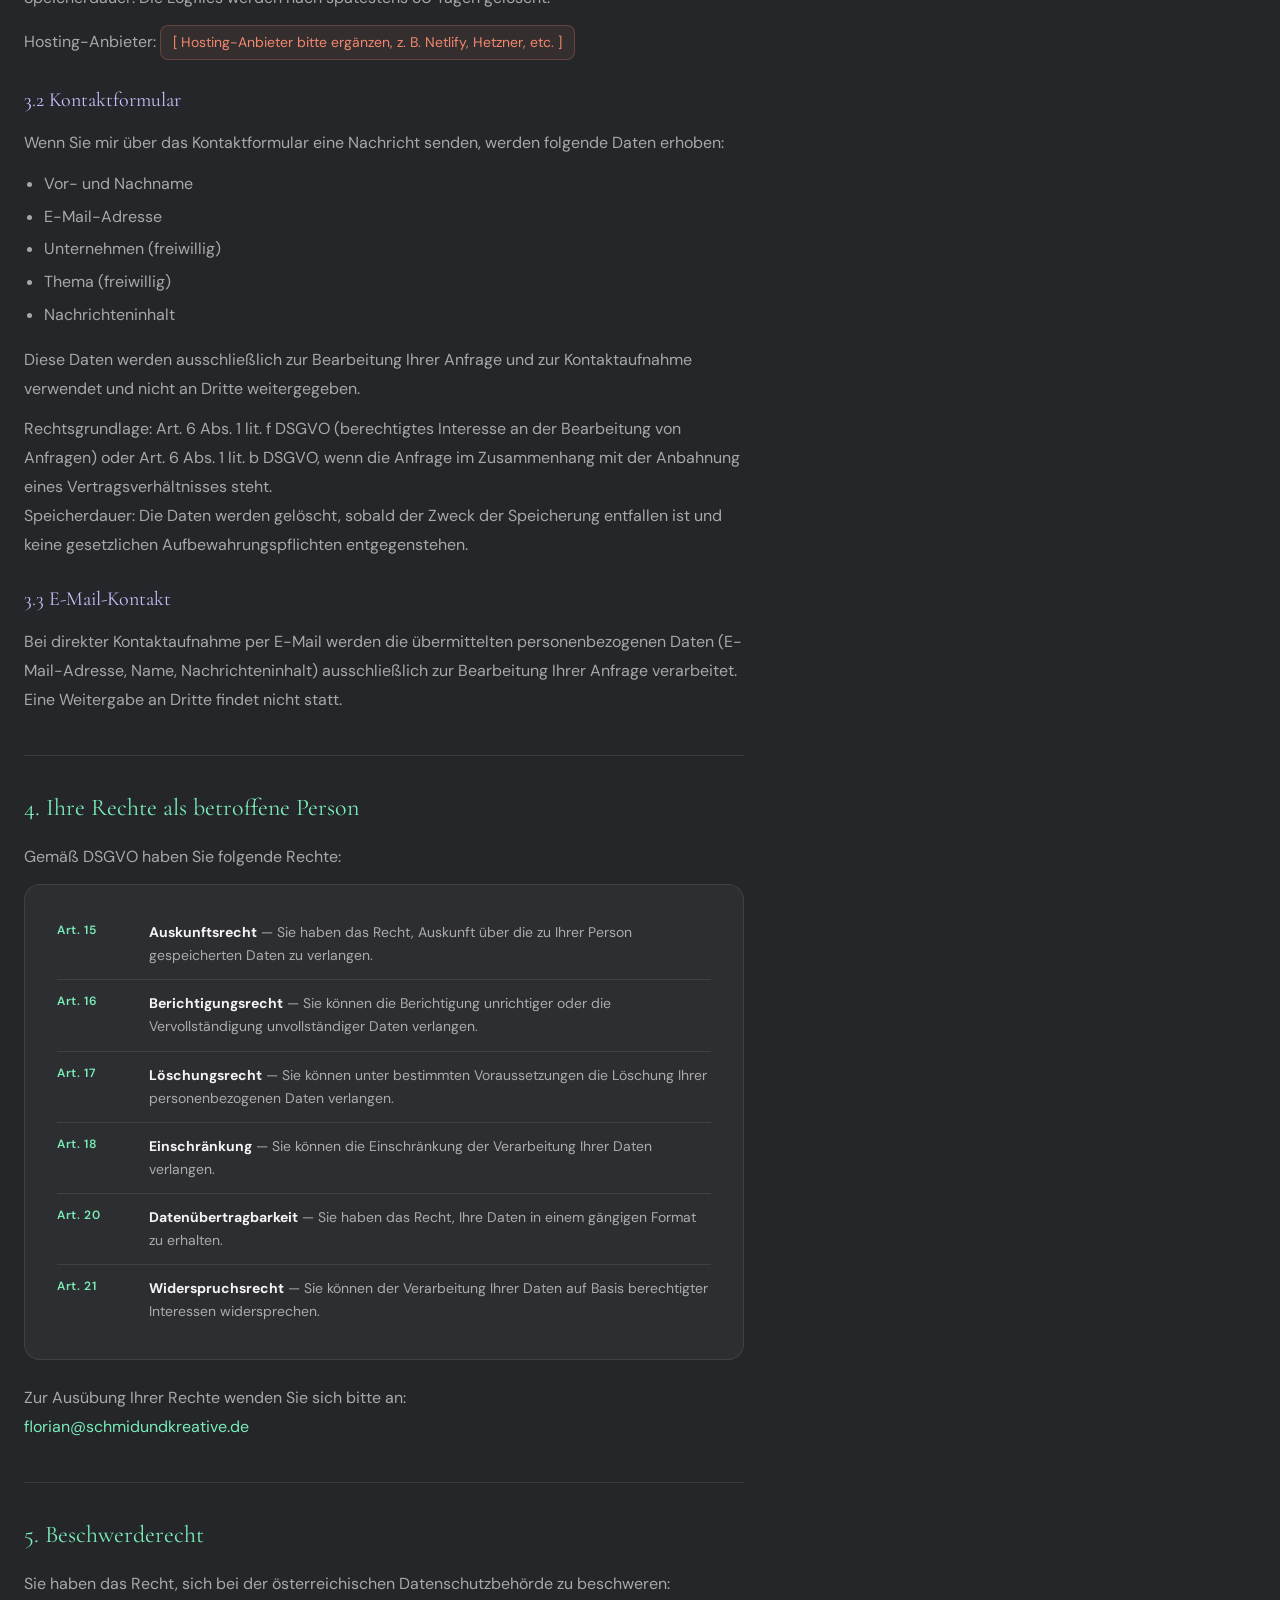
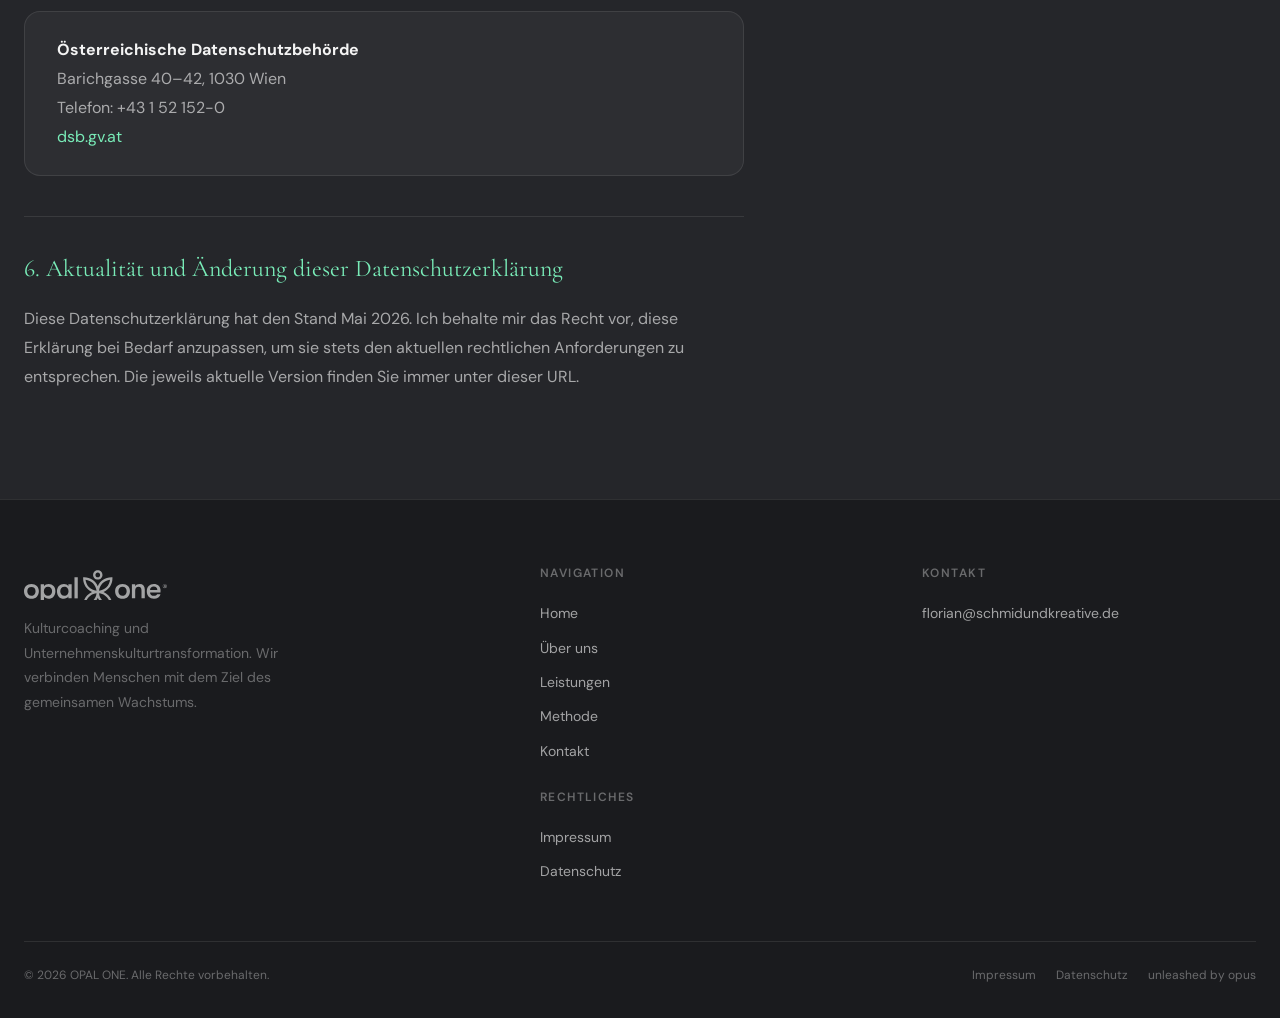
==== commit 4c5f7b70: "Remove stale width/height HTML attributes from all logo imgs The CSS (height: 42px nav, height: 36px" ====
--- a/datenschutz.html
+++ b/datenschutz.html
@@ -85,7 +85,7 @@
   <nav class="nav" role="navigation" aria-label="Hauptnavigation">
     <div class="nav-inner">
       <a href="index.html" class="nav-logo" aria-label="OPAL ONE – Zur Startseite">
-        <img src="logo-plain.svg" alt="OPAL ONE" width="140" height="34">
+        <img src="logo-plain.svg" alt="OPAL ONE">
       </a>
       <ul class="nav-links" role="list">
         <li><a href="ueber-uns.html">Über uns</a></li>
@@ -255,7 +255,7 @@
     <div class="container">
       <div class="footer-grid">
         <div class="footer-brand">
-          <img src="logo-plain.svg" alt="OPAL ONE" class="footer-logo" width="120" height="30">
+          <img src="logo-plain.svg" alt="OPAL ONE" class="footer-logo">
           <p>Kulturcoaching und Unternehmenskulturtransformation. Wir verbinden Menschen mit dem Ziel des gemeinsamen Wachstums.</p>
         </div>
         <div class="footer-col">
--- a/css/styles.css
+++ b/css/styles.css
@@ -288,10 +288,15 @@
   padding-inline: var(--sp-6);
 }
 
+.nav-logo {
+  display: flex;
+  align-items: center;
+}
 .nav-logo img {
-  height: 38px;
+  height: 42px;
   width: auto;
   filter: brightness(0) invert(1);
+  display: block;
 }
 
 .nav-links {
@@ -412,7 +417,7 @@
   margin-bottom: var(--sp-12);
 }
 .footer-logo {
-  height: 33px;
+  height: 36px;
   width: auto;
   filter: brightness(0) invert(1);
   opacity: 0.6;
@@ -1237,16 +1242,20 @@
 }
 .leistung-big-num {
   position: absolute;
-  bottom: var(--sp-6); right: var(--sp-6);
-  font-family: var(--font-heading);
-  font-size: 7rem;
+  top: 50%;
+  left: 50%;
+  transform: translate(-50%, -50%);
+  font-family: var(--font-heading);
+  font-size: clamp(6rem, 10vw, 9rem);
   font-weight: 300;
   line-height: 1;
   background: var(--gradient-opal);
   -webkit-background-clip: text;
   -webkit-text-fill-color: transparent;
   background-clip: text;
-  opacity: 0.1;
+  opacity: 0.12;
+  white-space: nowrap;
+  pointer-events: none;
 }
 
 .leistung-label {
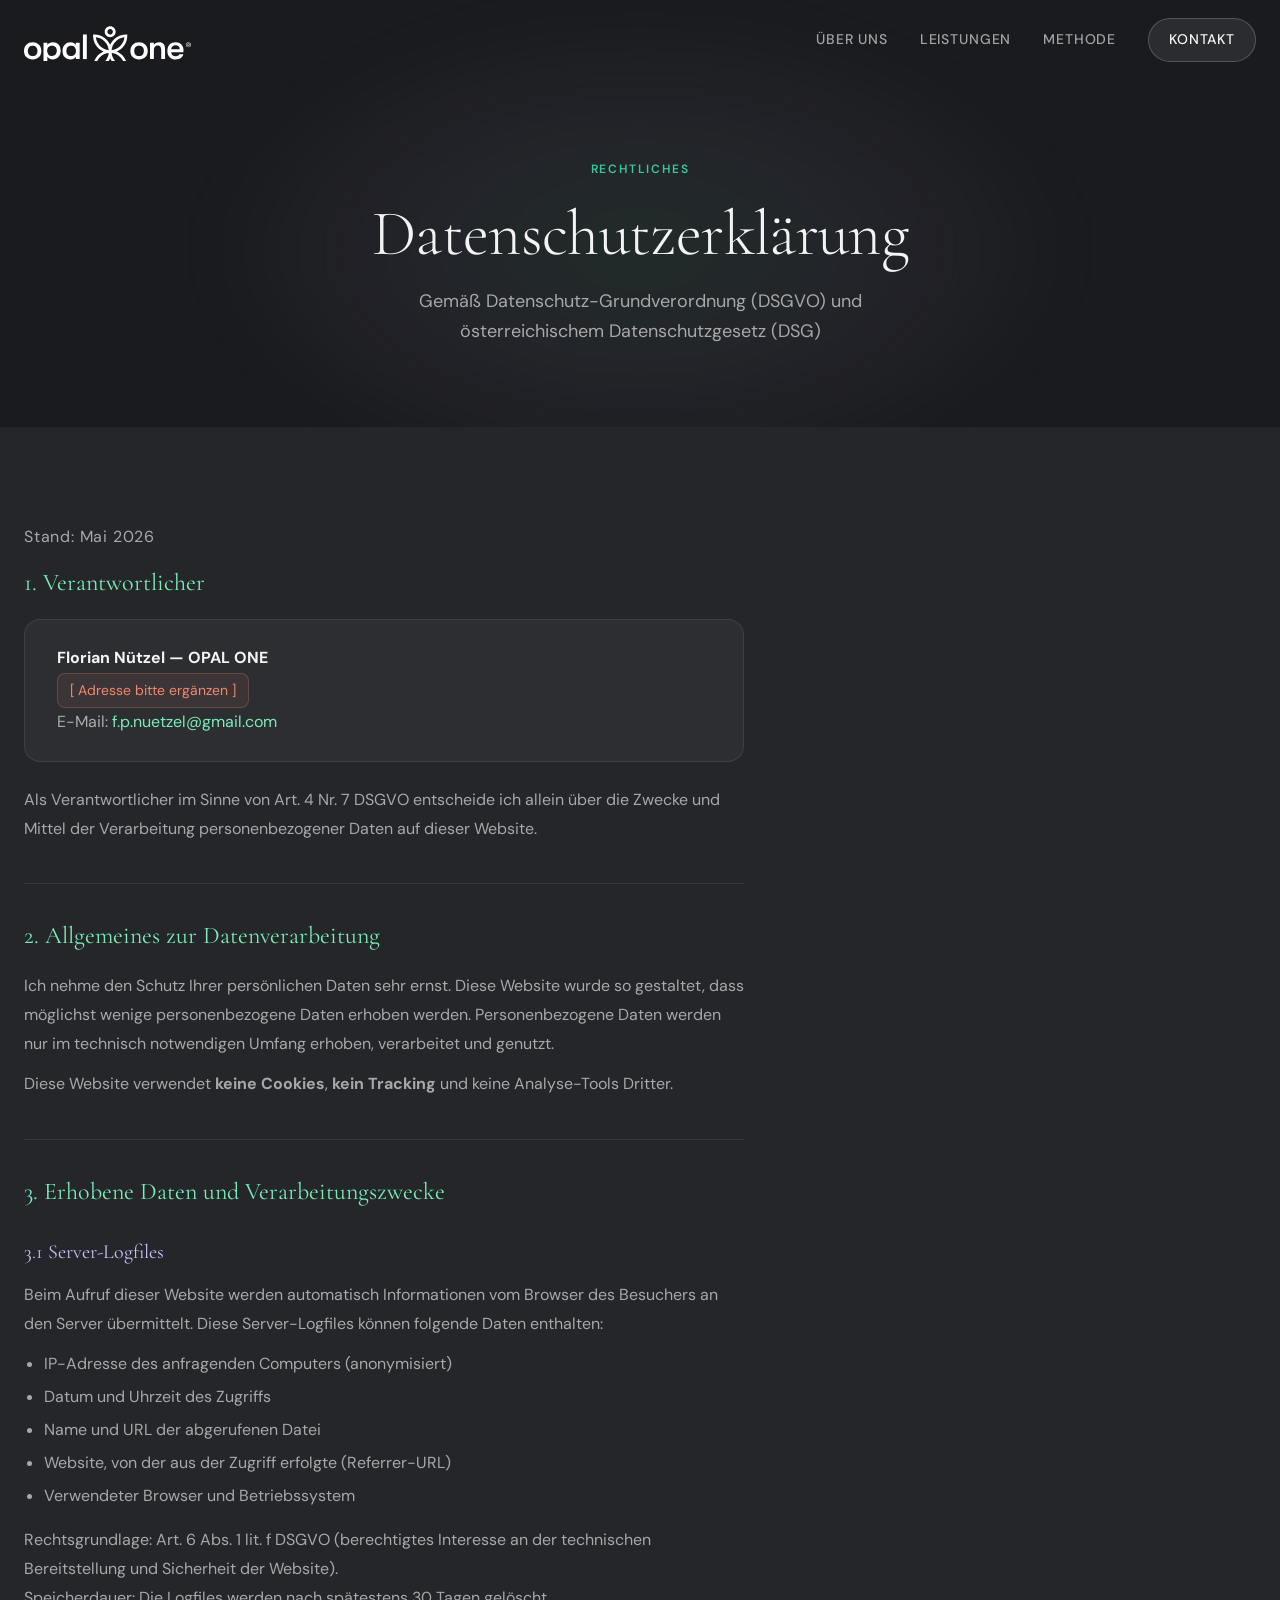
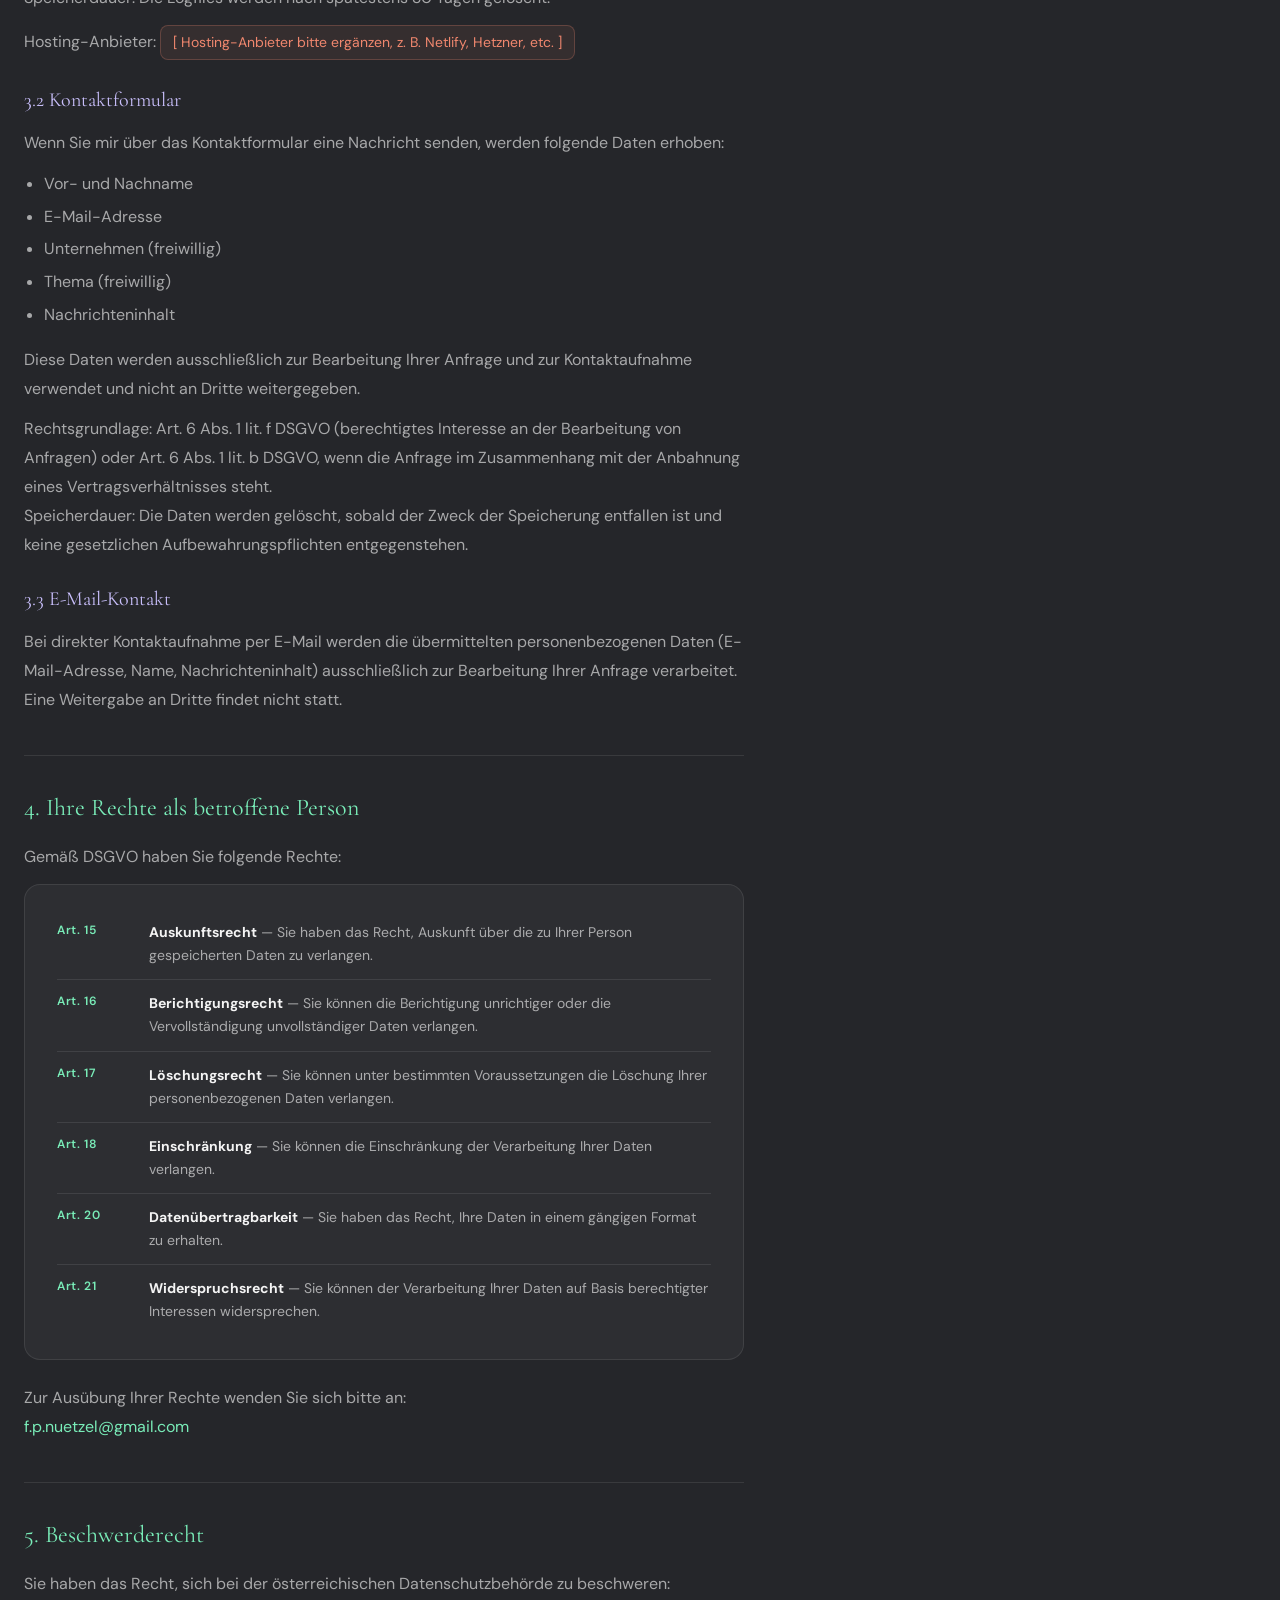
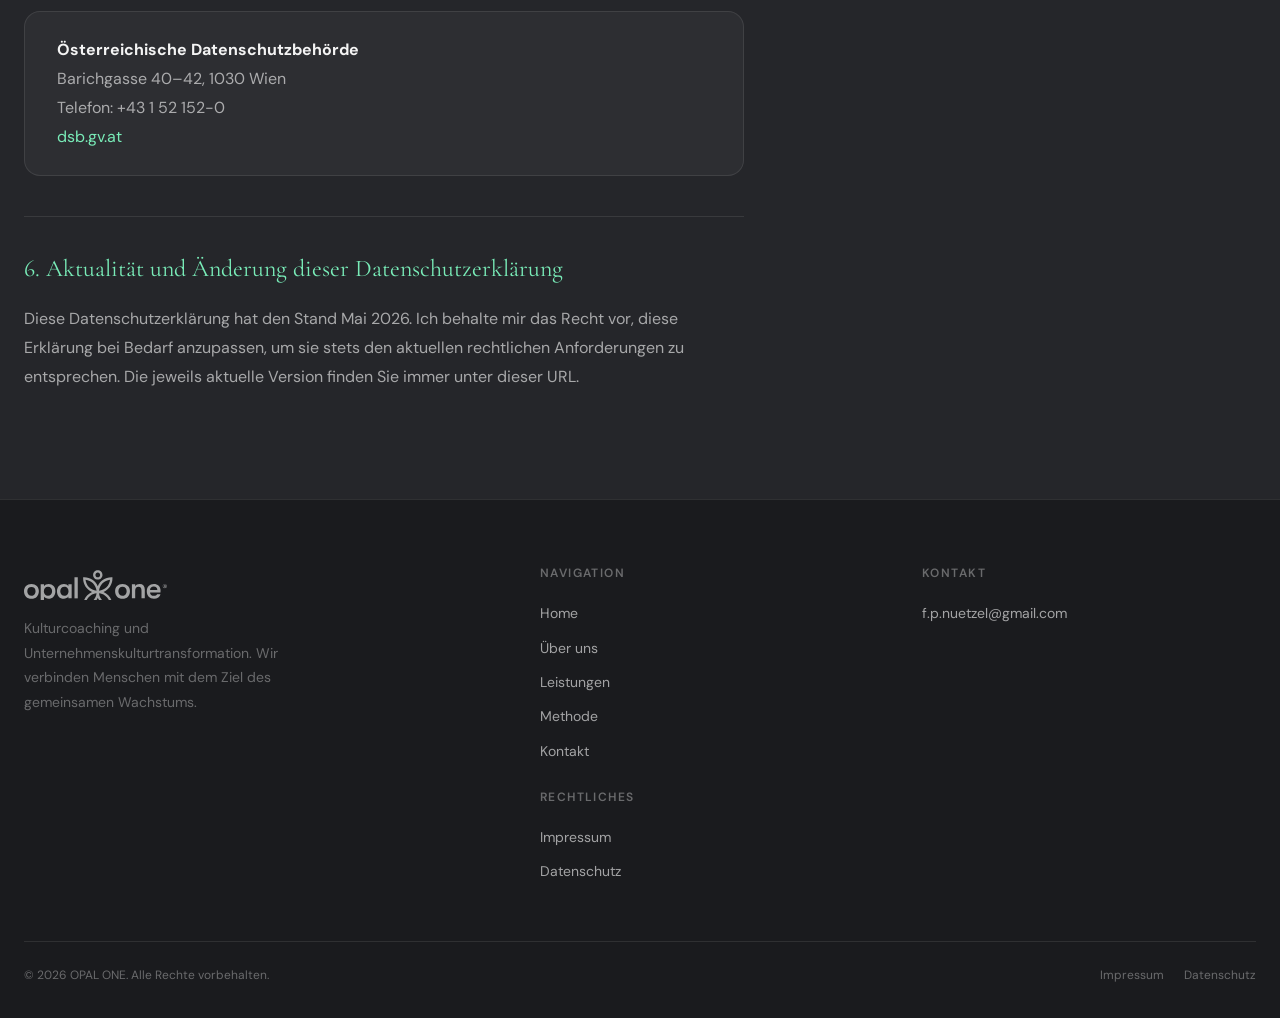
==== commit e703d27f: "Update contact details, fix OPAL acronym, add Formspree integration - Remove "unleashed by opus" pla" ====
--- a/datenschutz.html
+++ b/datenschutz.html
@@ -132,7 +132,7 @@
               <strong>Florian Nützel — OPAL ONE</strong><br>
               <span style="color:var(--text-secondary);">
                 <span class="legal-placeholder">[ Adresse bitte ergänzen ]</span><br>
-                E-Mail: <a href="mailto:florian@schmidundkreative.de">florian@schmidundkreative.de</a>
+                E-Mail: <a href="mailto:f.p.nuetzel@gmail.com">f.p.nuetzel@gmail.com</a>
               </span>
             </p>
           </div>
@@ -223,7 +223,7 @@
           </div>
           <p>
             Zur Ausübung Ihrer Rechte wenden Sie sich bitte an:<br>
-            <a href="mailto:florian@schmidundkreative.de">florian@schmidundkreative.de</a>
+            <a href="mailto:f.p.nuetzel@gmail.com">f.p.nuetzel@gmail.com</a>
           </p>
 
           <h2>5. Beschwerderecht</h2>
@@ -276,7 +276,7 @@
         <div class="footer-col">
           <h4>Kontakt</h4>
           <ul>
-            <li><a href="mailto:florian@schmidundkreative.de">florian@schmidundkreative.de</a></li>
+            <li><a href="mailto:f.p.nuetzel@gmail.com">f.p.nuetzel@gmail.com</a></li>
           </ul>
         </div>
       </div>
@@ -285,7 +285,7 @@
         <div class="footer-legal">
           <a href="impressum.html">Impressum</a>
           <a href="datenschutz.html">Datenschutz</a>
-          <span>unleashed by opus</span>
+
         </div>
       </div>
     </div>
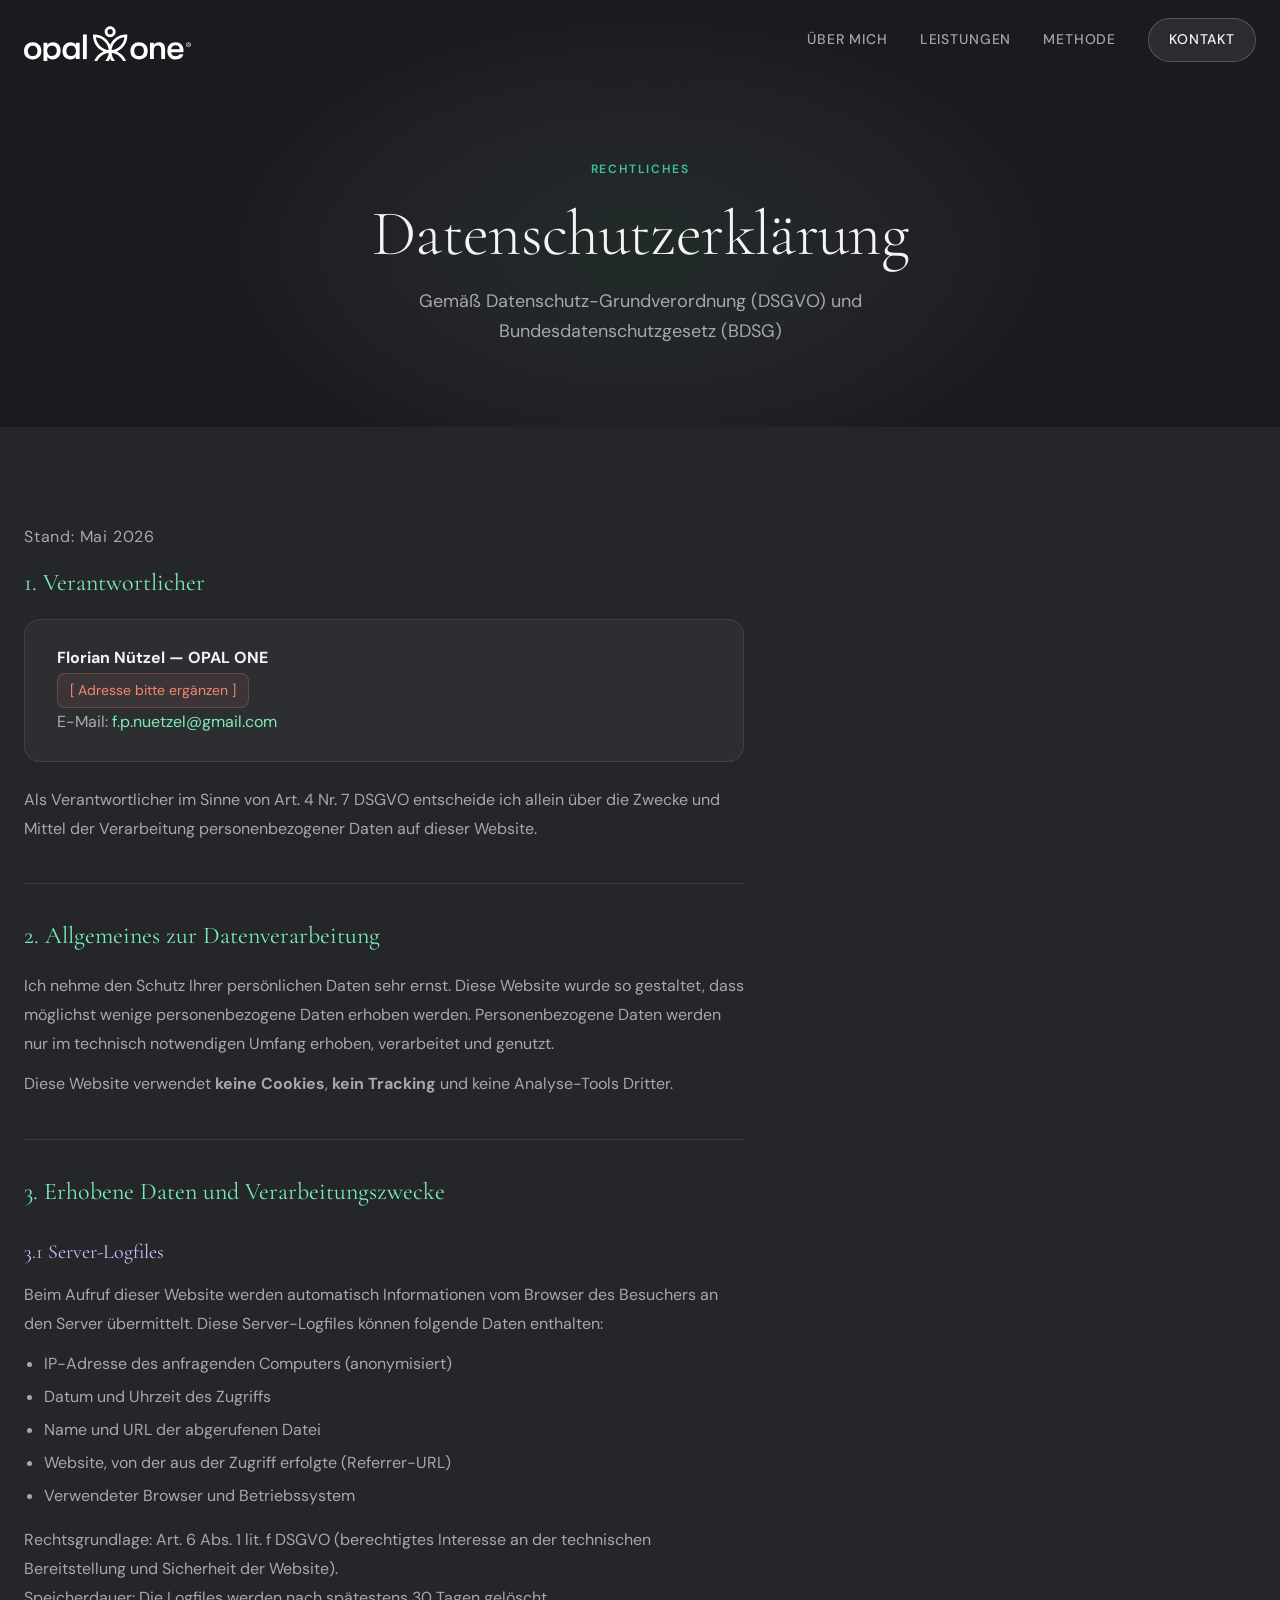
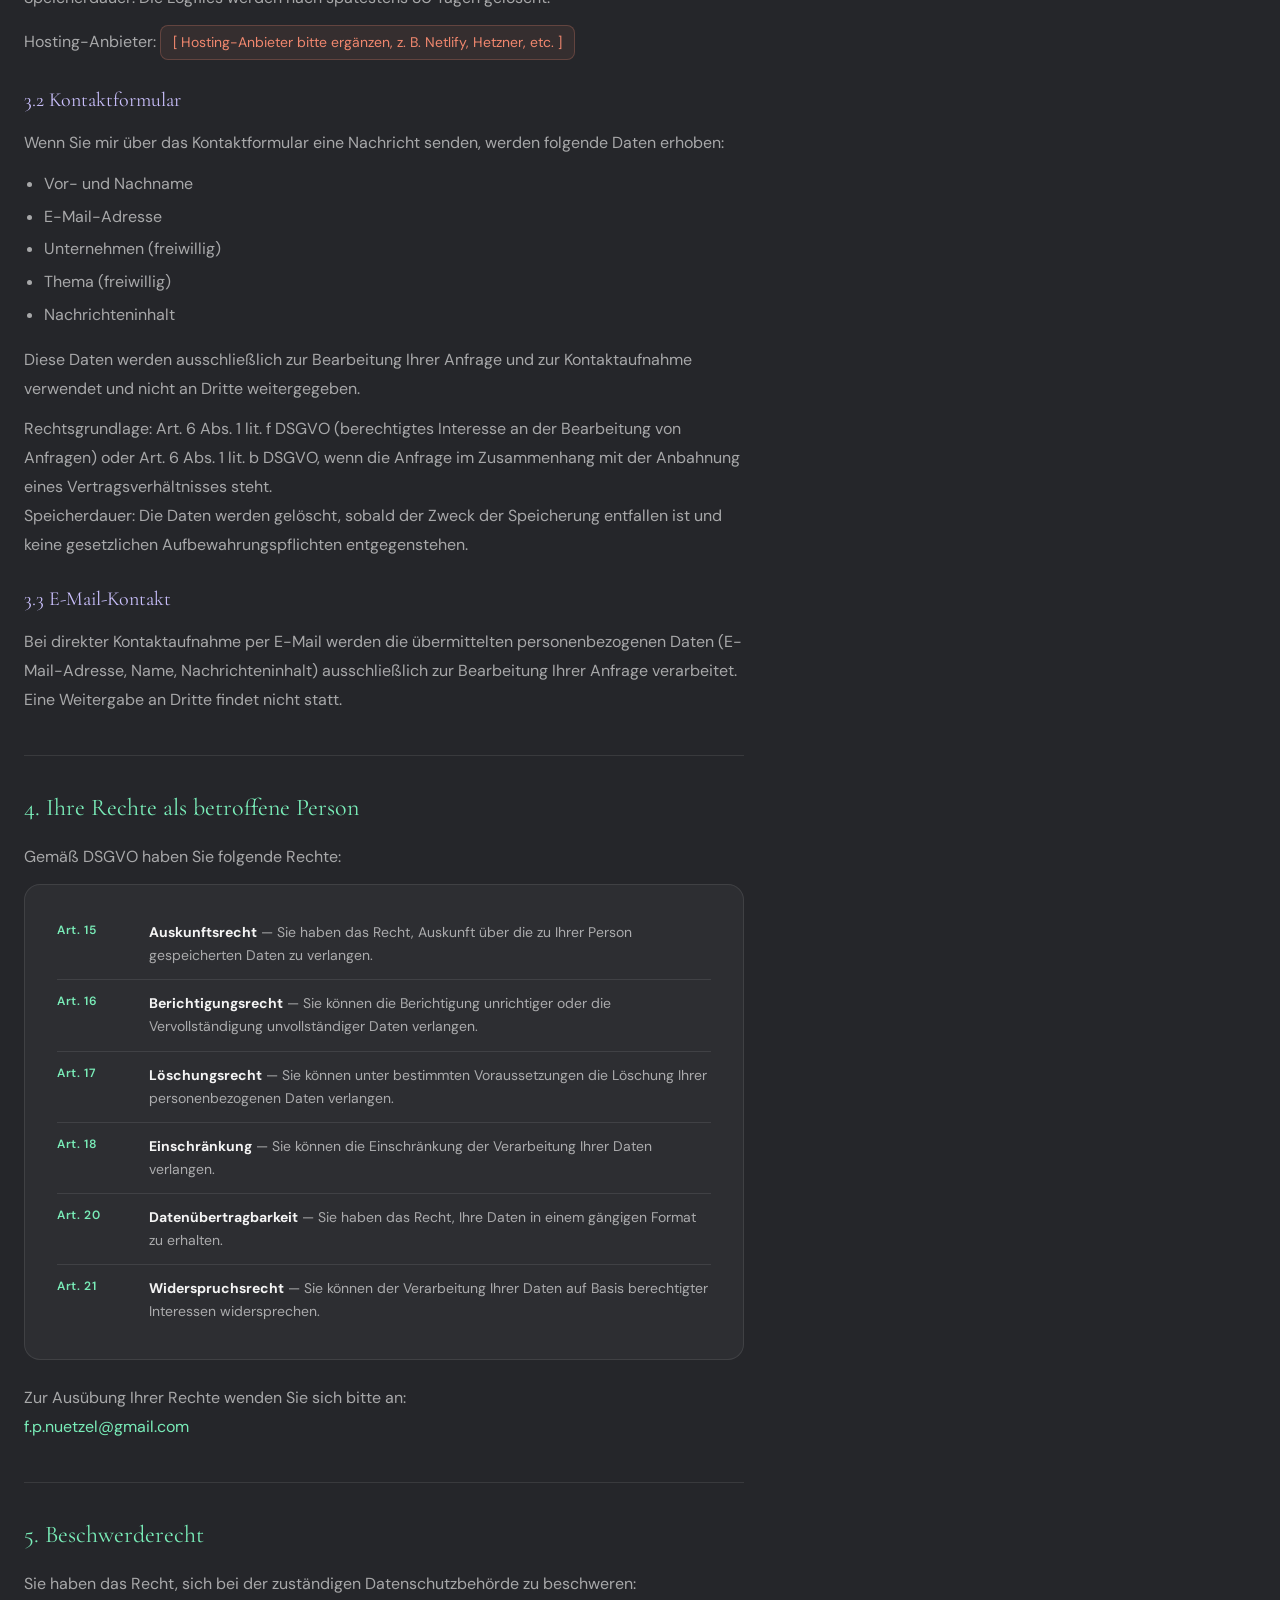
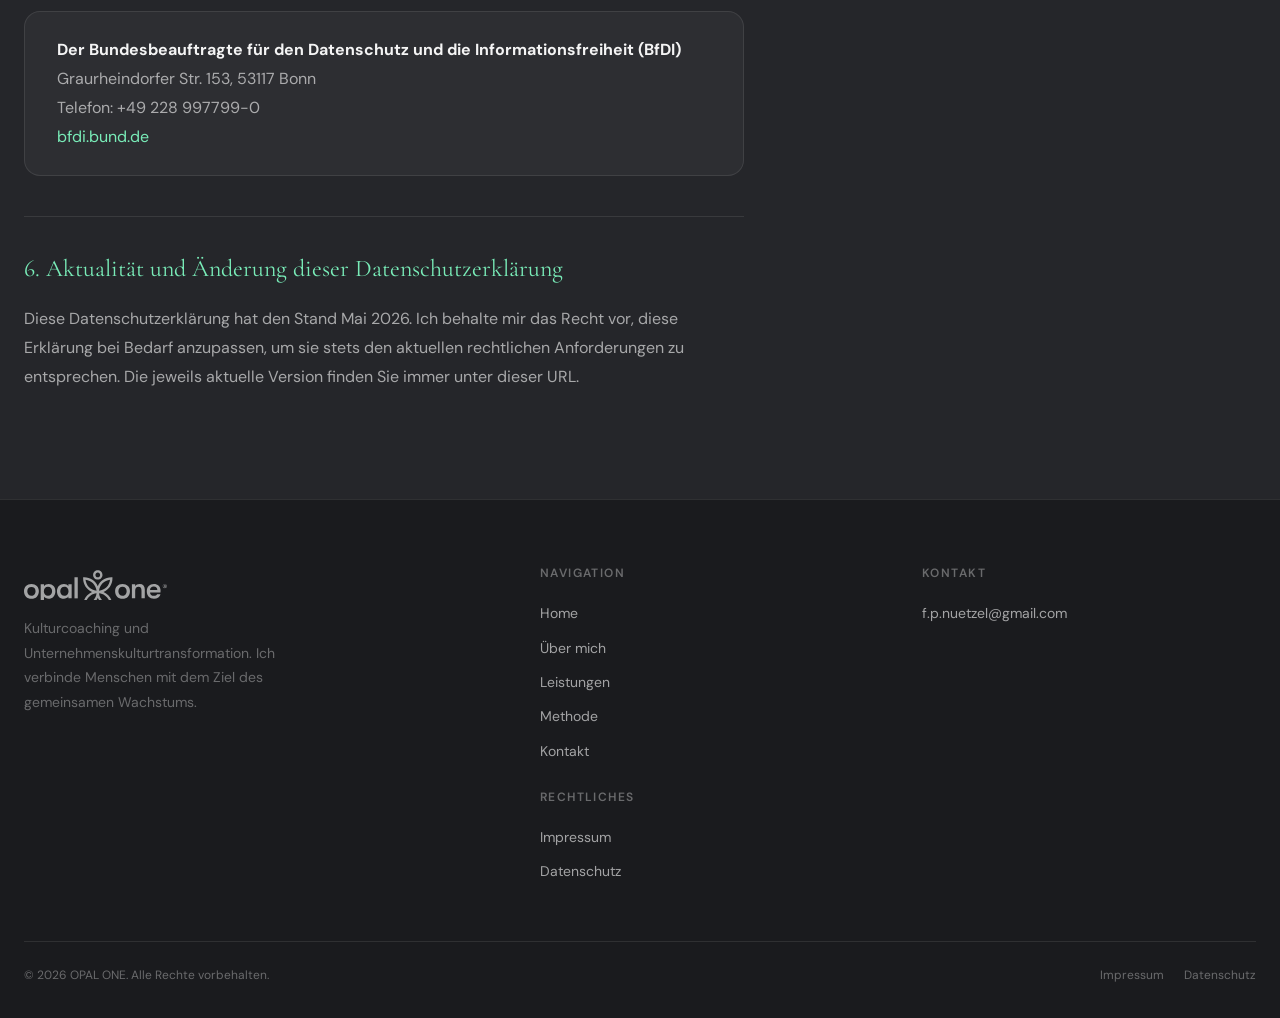
==== commit 02e0ed80: "Redesign & Wording: Ich-Perspektive, OPAL auf Deutsch, Adresse - Remove Purpose section from homepag" ====
--- a/datenschutz.html
+++ b/datenschutz.html
@@ -88,7 +88,7 @@
         <img src="logo-plain.svg" alt="OPAL ONE">
       </a>
       <ul class="nav-links" role="list">
-        <li><a href="ueber-uns.html">Über uns</a></li>
+        <li><a href="ueber-uns.html">Über mich</a></li>
         <li><a href="leistungen.html">Leistungen</a></li>
         <li><a href="methode.html">Methode</a></li>
         <li><a href="kontakt.html" class="nav-cta">Kontakt</a></li>
@@ -100,7 +100,7 @@
   </nav>
 
   <nav class="nav-mobile" id="mobile-nav" aria-label="Mobile Navigation">
-    <a href="ueber-uns.html">Über uns</a>
+    <a href="ueber-uns.html">Über mich</a>
     <a href="leistungen.html">Leistungen</a>
     <a href="methode.html">Methode</a>
     <a href="kontakt.html">Kontakt</a>
@@ -114,7 +114,7 @@
         <p class="page-hero-label">Rechtliches</p>
         <h1 id="page-title">Datenschutz&shy;erklärung</h1>
         <p class="page-hero-sub">
-          Gemäß Datenschutz-Grundverordnung (DSGVO) und österreichischem Datenschutzgesetz (DSG)
+          Gemäß Datenschutz-Grundverordnung (DSGVO) und Bundesdatenschutzgesetz (BDSG)
         </p>
       </div>
     </section>
@@ -228,14 +228,14 @@
 
           <h2>5. Beschwerderecht</h2>
           <p>
-            Sie haben das Recht, sich bei der österreichischen Datenschutzbehörde zu beschweren:
+            Sie haben das Recht, sich bei der zuständigen Datenschutzbehörde zu beschweren:
           </p>
           <div class="legal-block">
             <p style="margin:0;color:var(--text-secondary);">
-              <strong style="color:var(--text-primary);">Österreichische Datenschutzbehörde</strong><br>
-              Barichgasse 40–42, 1030 Wien<br>
-              Telefon: +43 1 52 152-0<br>
-              <a href="https://www.dsb.gv.at" target="_blank" rel="noopener">dsb.gv.at</a>
+              <strong style="color:var(--text-primary);">Der Bundesbeauftragte für den Datenschutz und die Informationsfreiheit (BfDI)</strong><br>
+              Graurheindorfer Str. 153, 53117 Bonn<br>
+              Telefon: +49 228 997799-0<br>
+              <a href="https://www.bfdi.bund.de" target="_blank" rel="noopener">bfdi.bund.de</a>
             </p>
           </div>
 
@@ -256,13 +256,13 @@
       <div class="footer-grid">
         <div class="footer-brand">
           <img src="logo-plain.svg" alt="OPAL ONE" class="footer-logo">
-          <p>Kulturcoaching und Unternehmenskulturtransformation. Wir verbinden Menschen mit dem Ziel des gemeinsamen Wachstums.</p>
+          <p>Kulturcoaching und Unternehmenskulturtransformation. Ich verbinde Menschen mit dem Ziel des gemeinsamen Wachstums.</p>
         </div>
         <div class="footer-col">
           <h4>Navigation</h4>
           <ul>
             <li><a href="index.html">Home</a></li>
-            <li><a href="ueber-uns.html">Über uns</a></li>
+            <li><a href="ueber-uns.html">Über mich</a></li>
             <li><a href="leistungen.html">Leistungen</a></li>
             <li><a href="methode.html">Methode</a></li>
             <li><a href="kontakt.html">Kontakt</a></li>
--- a/css/styles.css
+++ b/css/styles.css
@@ -831,16 +831,19 @@
   transform: translateY(-3px);
 }
 .service-tile-num {
-  font-size: var(--text-xs);
-  font-weight: 600;
-  letter-spacing: 0.15em;
-  color: var(--jade);
-  margin-bottom: var(--sp-3);
-  opacity: 0.7;
+  font-family: var(--font-heading);
+  font-size: var(--text-4xl);
+  font-weight: 300;
+  line-height: 1;
+  background: var(--gradient-opal);
+  -webkit-background-clip: text;
+  -webkit-text-fill-color: transparent;
+  background-clip: text;
+  margin-bottom: var(--sp-4);
 }
 .service-tile-icon {
   width: 36px; height: 36px;
-  margin-bottom: var(--sp-4);
+  margin-bottom: var(--sp-3);
   color: var(--jade);
 }
 .service-tile h3 {
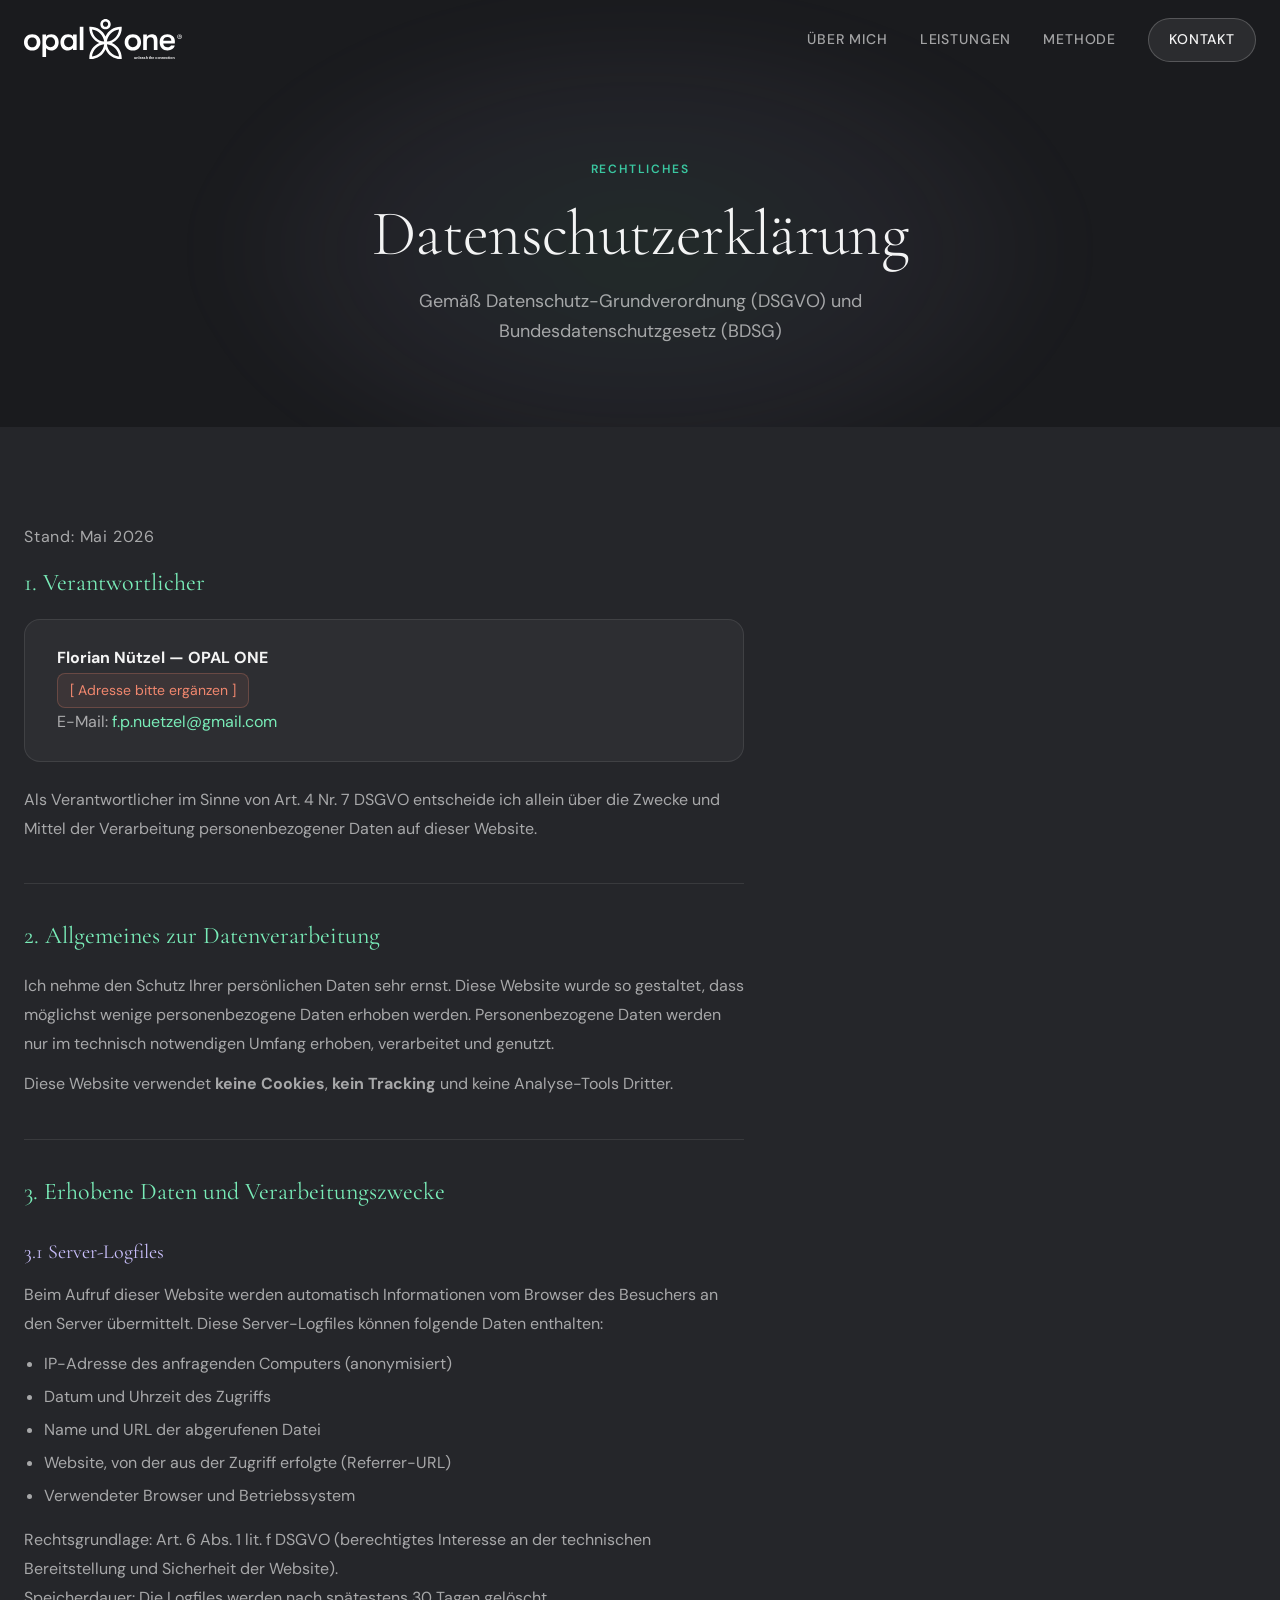
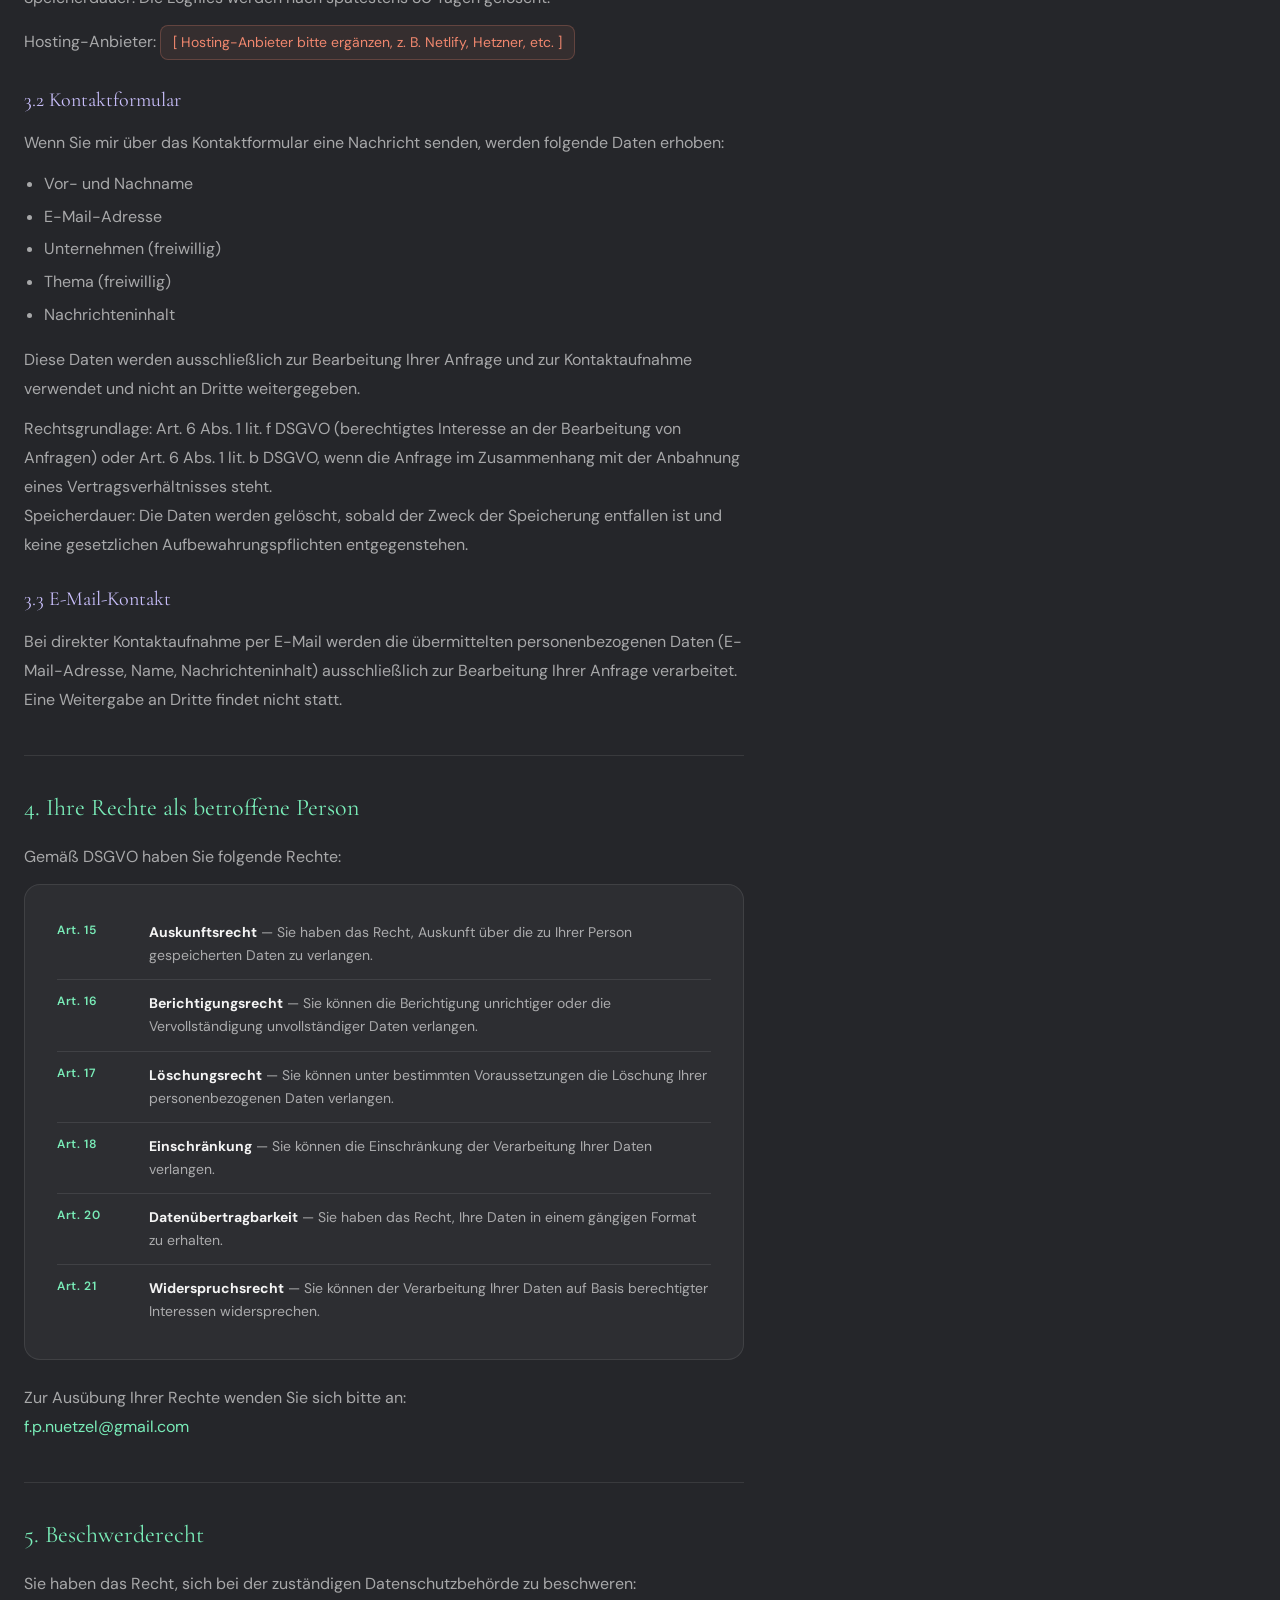
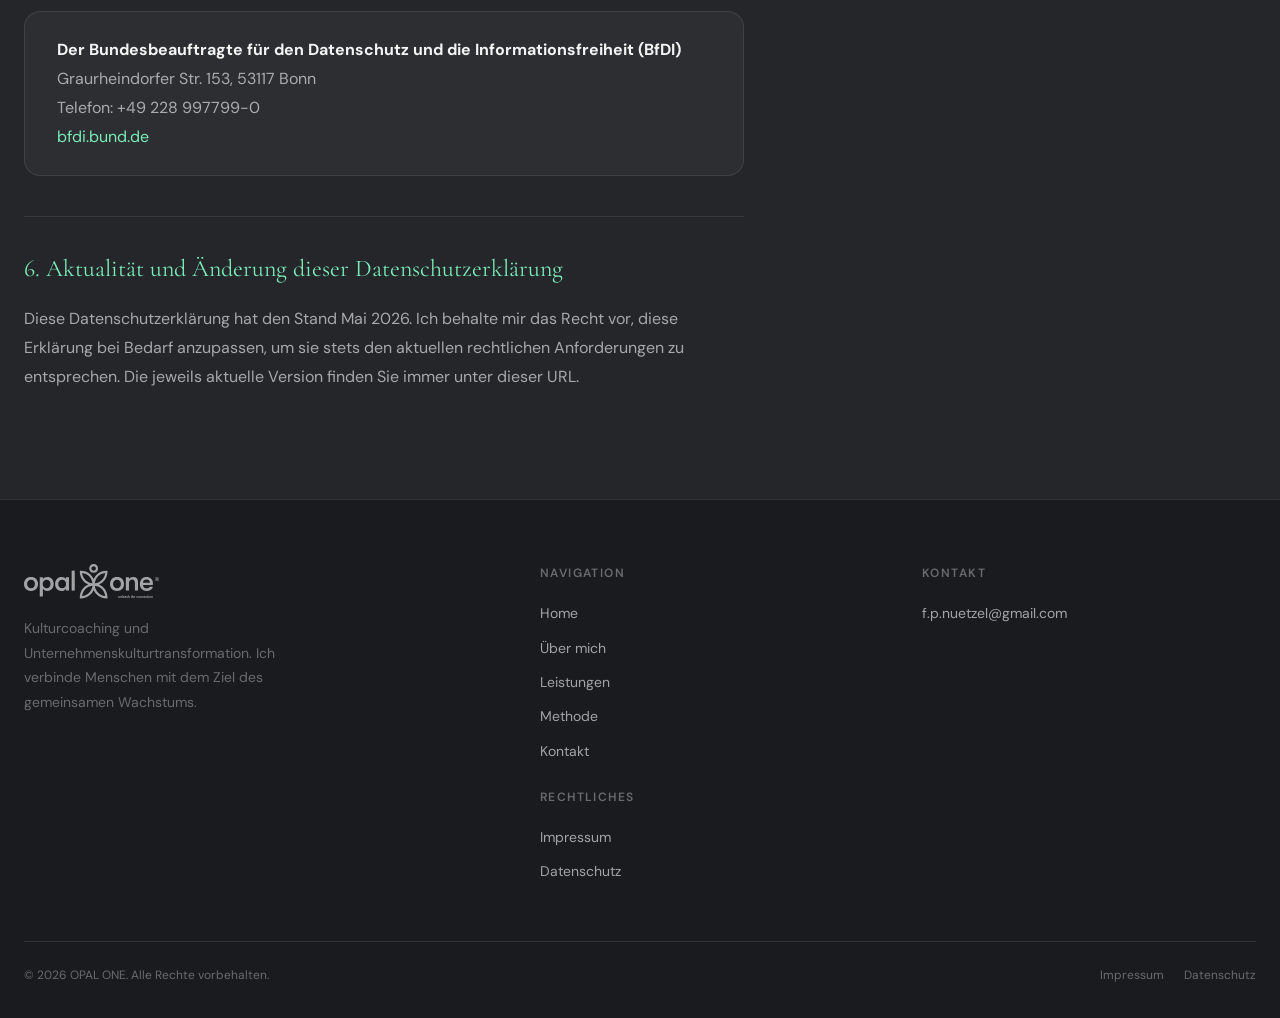
==== commit fec39609: "Replace logo: logo-plain → opal-one-logo-mit-claim (with claim) Update all 14 logo references across" ====
--- a/datenschutz.html
+++ b/datenschutz.html
@@ -85,7 +85,7 @@
   <nav class="nav" role="navigation" aria-label="Hauptnavigation">
     <div class="nav-inner">
       <a href="index.html" class="nav-logo" aria-label="OPAL ONE – Zur Startseite">
-        <img src="logo-plain.svg" alt="OPAL ONE">
+        <img src="opal-one-logo-mit-claim.svg" alt="OPAL ONE">
       </a>
       <ul class="nav-links" role="list">
         <li><a href="ueber-uns.html">Über mich</a></li>
@@ -255,7 +255,7 @@
     <div class="container">
       <div class="footer-grid">
         <div class="footer-brand">
-          <img src="logo-plain.svg" alt="OPAL ONE" class="footer-logo">
+          <img src="opal-one-logo-mit-claim.svg" alt="OPAL ONE" class="footer-logo">
           <p>Kulturcoaching und Unternehmenskulturtransformation. Ich verbinde Menschen mit dem Ziel des gemeinsamen Wachstums.</p>
         </div>
         <div class="footer-col">
--- a/css/styles.css
+++ b/css/styles.css
@@ -1622,6 +1622,259 @@
 }
 
 /* ============================================================
+   ORBITAL SERVICES TIMELINE
+   ============================================================ */
+.orb-wrap { margin-top: var(--sp-12); }
+
+.orb-stage {
+  position: relative;
+  height: 460px;
+  display: flex;
+  align-items: center;
+  justify-content: center;
+  overflow: visible;
+}
+
+/* Orbit ring */
+.orb-ring {
+  position: absolute;
+  width: 400px;
+  height: 400px;
+  border-radius: 50%;
+  border: 1px solid rgba(255, 255, 255, 0.07);
+  pointer-events: none;
+}
+
+/* Center orb */
+.orb-center {
+  position: absolute;
+  width: 64px;
+  height: 64px;
+  display: flex;
+  align-items: center;
+  justify-content: center;
+  z-index: 10;
+  pointer-events: none;
+}
+.orb-center-ring {
+  position: absolute;
+  border-radius: 50%;
+  border: 1px solid;
+  animation: orb-ping 2.2s ease-out infinite;
+}
+.orb-ring-1 { width: 84px;  height: 84px;  border-color: rgba(121,236,184,0.25); }
+.orb-ring-2 { width: 104px; height: 104px; border-color: rgba(200,190,250,0.18); animation-delay: 0.8s; }
+.orb-center-inner {
+  width: 64px; height: 64px;
+  border-radius: 50%;
+  background: var(--gradient-opal);
+  display: flex; align-items: center; justify-content: center;
+  box-shadow: 0 0 36px rgba(121,236,184,0.4);
+  animation: orb-glow 3s ease-in-out infinite;
+}
+.orb-center-inner::after {
+  content: '';
+  width: 28px; height: 28px;
+  border-radius: 50%;
+  background: rgba(255,255,255,0.88);
+  backdrop-filter: blur(8px);
+}
+
+/* Nodes */
+.orb-node {
+  position: absolute;
+  left: 50%; top: 50%;
+  width: 44px; height: 44px;
+  cursor: pointer;
+  display: flex;
+  flex-direction: column;
+  align-items: center;
+  transition: opacity 0.6s var(--ease-out);
+}
+.orb-node-glow {
+  position: absolute;
+  width: 68px; height: 68px;
+  border-radius: 50%;
+  background: radial-gradient(circle, rgba(121,236,184,0.18) 0%, transparent 70%);
+  top: -12px; left: -12px;
+  pointer-events: none;
+  opacity: 0;
+  transition: opacity var(--dur-base);
+}
+.orb-node:hover .orb-node-glow,
+.orb-node.is-active .orb-node-glow,
+.orb-node.is-related .orb-node-glow { opacity: 1; }
+
+.orb-node-btn {
+  width: 44px; height: 44px;
+  border-radius: 50%;
+  display: flex; align-items: center; justify-content: center;
+  background: rgba(255,255,255,0.04);
+  border: 1.5px solid rgba(255,255,255,0.2);
+  transition: all var(--dur-base) var(--ease-out);
+  position: relative;
+}
+.orb-node-btn svg { stroke: rgba(255,255,255,0.6); flex-shrink: 0; }
+
+.orb-node:hover .orb-node-btn             { border-color: var(--jade); background: rgba(121,236,184,0.09); }
+.orb-node:hover .orb-node-btn svg         { stroke: var(--jade); }
+
+.orb-node.is-active .orb-node-btn {
+  background: var(--gradient-opal);
+  border-color: var(--jade);
+  transform: scale(1.35);
+  box-shadow: 0 0 28px rgba(121,236,184,0.55);
+}
+.orb-node.is-active .orb-node-btn svg { stroke: var(--obsidian); }
+
+.orb-node.is-related .orb-node-btn {
+  border-color: rgba(121,236,184,0.7);
+  background: rgba(121,236,184,0.08);
+  animation: orb-node-pulse 1.8s ease-in-out infinite;
+}
+.orb-node.is-related .orb-node-btn svg { stroke: var(--jade); }
+
+.orb-node.is-dim .orb-node-btn { border-color: rgba(255,255,255,0.08); }
+.orb-node.is-dim .orb-node-btn svg { stroke: rgba(255,255,255,0.2); }
+
+.orb-node-title {
+  position: absolute;
+  top: calc(100% + 10px);
+  left: 50%;
+  transform: translateX(-50%);
+  white-space: nowrap;
+  font-size: 10px;
+  font-weight: 600;
+  letter-spacing: 0.07em;
+  text-transform: uppercase;
+  color: rgba(255,255,255,0.5);
+  transition: color var(--dur-base);
+  pointer-events: none;
+  text-align: center;
+  max-width: 130px;
+  white-space: normal;
+  line-height: 1.3;
+}
+.orb-node:hover .orb-node-title            { color: rgba(255,255,255,0.9); }
+.orb-node.is-active .orb-node-title        { color: var(--jade); }
+.orb-node.is-related .orb-node-title       { color: rgba(121,236,184,0.85); }
+.orb-node.is-dim .orb-node-title           { color: rgba(255,255,255,0.18); }
+
+/* Detail panel */
+.orb-detail {
+  max-height: 0;
+  overflow: hidden;
+  transition: max-height 0.45s var(--ease-out);
+}
+.orb-detail.is-open { max-height: 300px; }
+
+.orb-detail-card {
+  margin: var(--sp-5) auto 0;
+  max-width: 640px;
+  background: rgba(255,255,255,0.03);
+  border: 1px solid rgba(255,255,255,0.1);
+  border-top: 1px solid rgba(121,236,184,0.25);
+  border-radius: var(--r-md);
+  padding: var(--sp-6) var(--sp-8);
+}
+.orb-detail-header {
+  display: flex;
+  align-items: center;
+  justify-content: space-between;
+  margin-bottom: var(--sp-3);
+}
+.orb-detail-label {
+  font-size: var(--text-xs);
+  font-weight: 600;
+  letter-spacing: 0.12em;
+  text-transform: uppercase;
+  color: var(--aventurin);
+}
+.orb-detail-close {
+  width: 28px; height: 28px;
+  border-radius: 50%;
+  background: rgba(255,255,255,0.05);
+  border: 1px solid var(--glass-border);
+  display: flex; align-items: center; justify-content: center;
+  color: var(--text-muted);
+  cursor: pointer;
+  transition: all var(--dur-fast);
+}
+.orb-detail-close:hover { background: rgba(255,255,255,0.12); color: var(--text-primary); }
+.orb-detail-title {
+  font-family: var(--font-heading);
+  font-size: var(--text-2xl);
+  font-weight: 400;
+  margin-bottom: var(--sp-3);
+}
+.orb-detail-text {
+  font-size: var(--text-sm);
+  color: var(--text-secondary);
+  line-height: 1.78;
+  margin-bottom: var(--sp-4);
+}
+.orb-detail-footer {
+  display: flex;
+  align-items: center;
+  justify-content: space-between;
+  flex-wrap: wrap;
+  gap: var(--sp-3);
+  padding-top: var(--sp-4);
+  border-top: 1px solid var(--glass-border);
+}
+.orb-related-wrap {
+  display: flex;
+  align-items: center;
+  gap: var(--sp-2);
+  flex-wrap: wrap;
+}
+.orb-related-label {
+  font-size: var(--text-xs);
+  color: var(--text-muted);
+  letter-spacing: 0.05em;
+}
+.orb-related-btn {
+  font-size: var(--text-xs);
+  font-weight: 500;
+  color: var(--jade);
+  background: rgba(121,236,184,0.07);
+  border: 1px solid rgba(121,236,184,0.2);
+  border-radius: var(--r-full);
+  padding: 3px 10px;
+  cursor: pointer;
+  transition: all var(--dur-fast);
+  letter-spacing: 0.03em;
+}
+.orb-related-btn:hover { background: rgba(121,236,184,0.15); border-color: var(--jade); }
+.orb-detail-link {
+  display: inline-flex;
+  align-items: center;
+  gap: var(--sp-2);
+  font-size: var(--text-sm);
+  font-weight: 500;
+  color: var(--jade);
+  border-bottom: 1px solid rgba(121,236,184,0.3);
+  padding-bottom: 2px;
+  transition: color var(--dur-fast), border-color var(--dur-fast);
+  white-space: nowrap;
+}
+.orb-detail-link:hover { color: var(--text-primary); border-color: var(--text-primary); }
+
+/* Keyframes */
+@keyframes orb-ping {
+  0%   { transform: scale(1);   opacity: 0.8; }
+  100% { transform: scale(1.9); opacity: 0;   }
+}
+@keyframes orb-glow {
+  0%, 100% { box-shadow: 0 0 36px rgba(121,236,184,0.4); }
+  50%       { box-shadow: 0 0 56px rgba(121,236,184,0.65); }
+}
+@keyframes orb-node-pulse {
+  0%, 100% { box-shadow: 0 0 0 0   rgba(121,236,184,0.35); }
+  50%       { box-shadow: 0 0 0 8px rgba(121,236,184,0);    }
+}
+
+/* ============================================================
    RESPONSIVE
    ============================================================ */
 @media (max-width: 1024px) {
@@ -1676,6 +1929,12 @@
 
   .hero-actions { flex-direction: column; align-items: center; }
   .cta-actions  { flex-direction: column; align-items: center; }
+
+  .orb-stage  { height: 380px; }
+  .orb-ring   { width: 320px; height: 320px; }
+  .orb-detail.is-open { max-height: 360px; }
+  .orb-detail-card { padding: var(--sp-5); }
+  .orb-detail-footer { flex-direction: column; align-items: flex-start; }
 }
 
 @media (max-width: 480px) {
@@ -1688,6 +1947,9 @@
   .erfolgskette-step { width: calc(50% - var(--sp-4)); }
   .impact-grid { grid-template-columns: 1fr 1fr; }
   .research-section { padding: var(--sp-6); }
+  .orb-stage { height: 310px; }
+  .orb-ring  { width: 260px; height: 260px; }
+  .orb-node-title { font-size: 9px; max-width: 80px; }
 }
 
 @media (min-width: 1440px) {
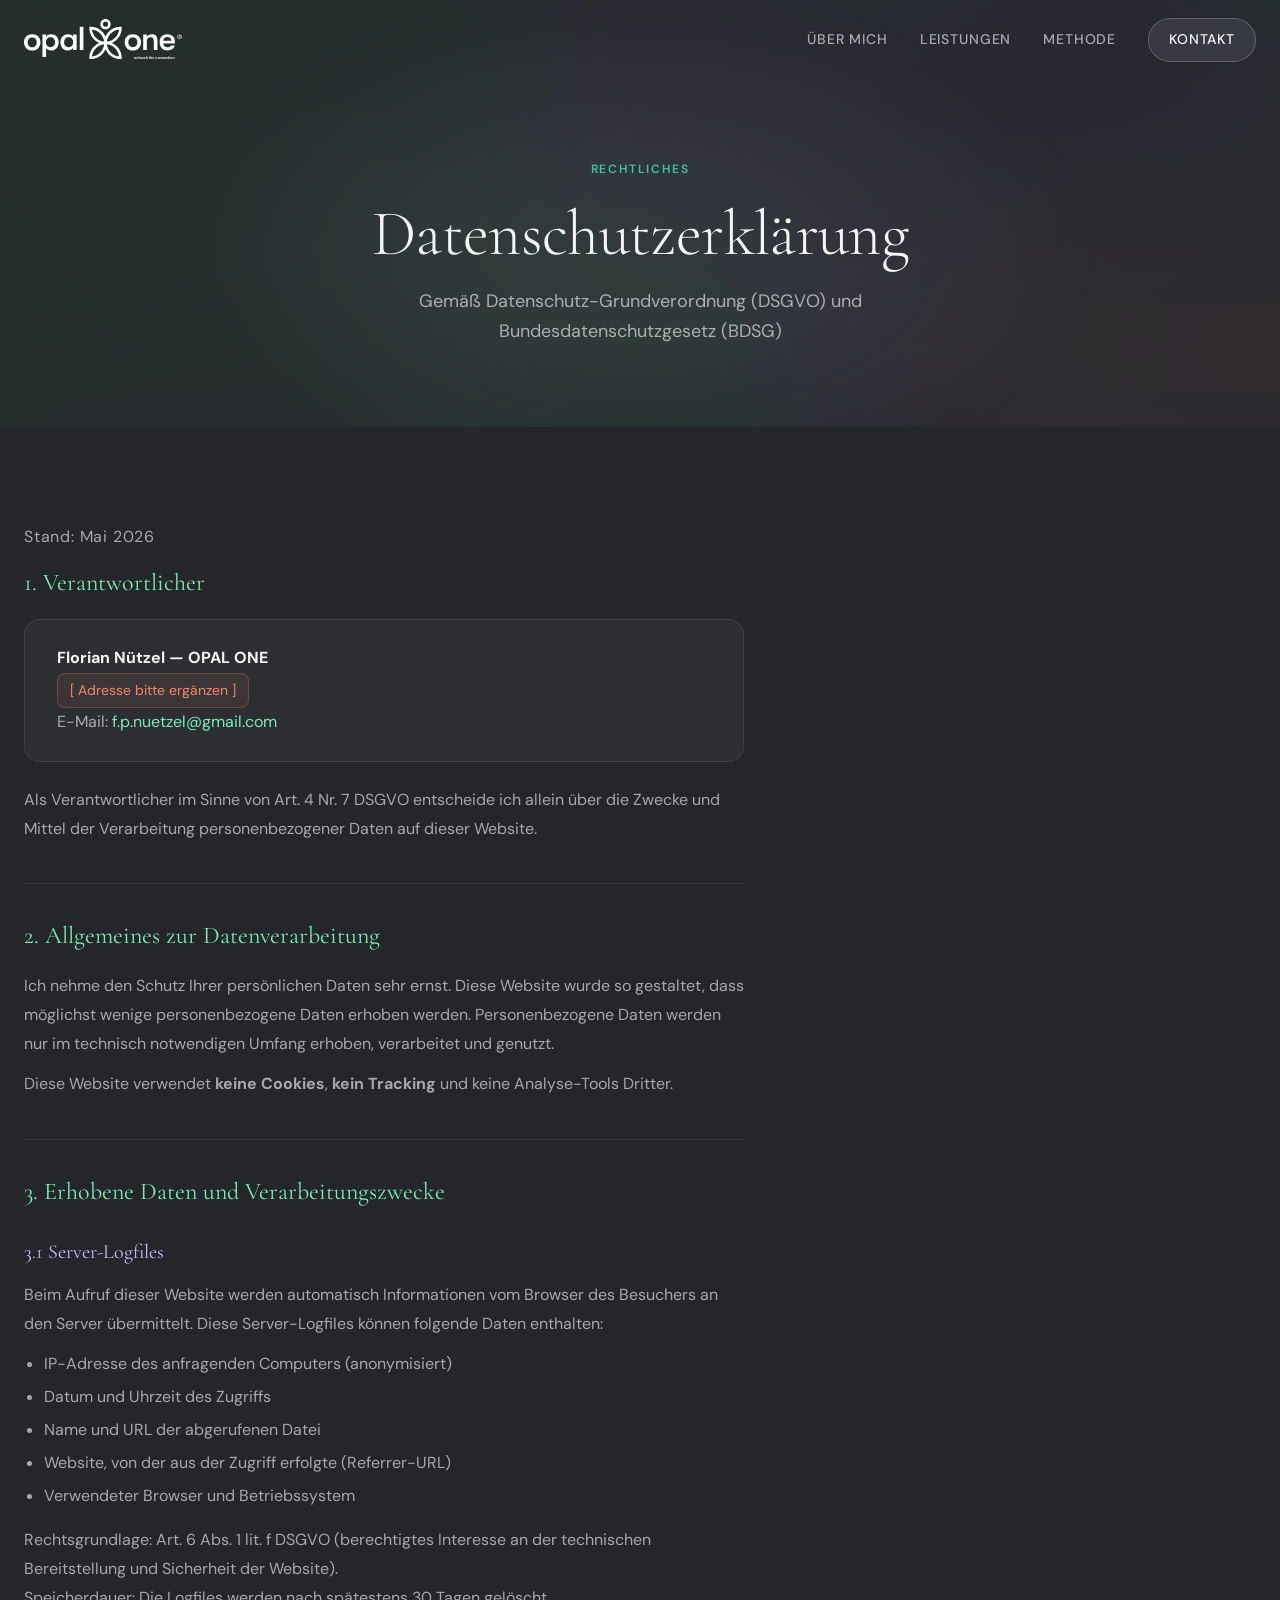
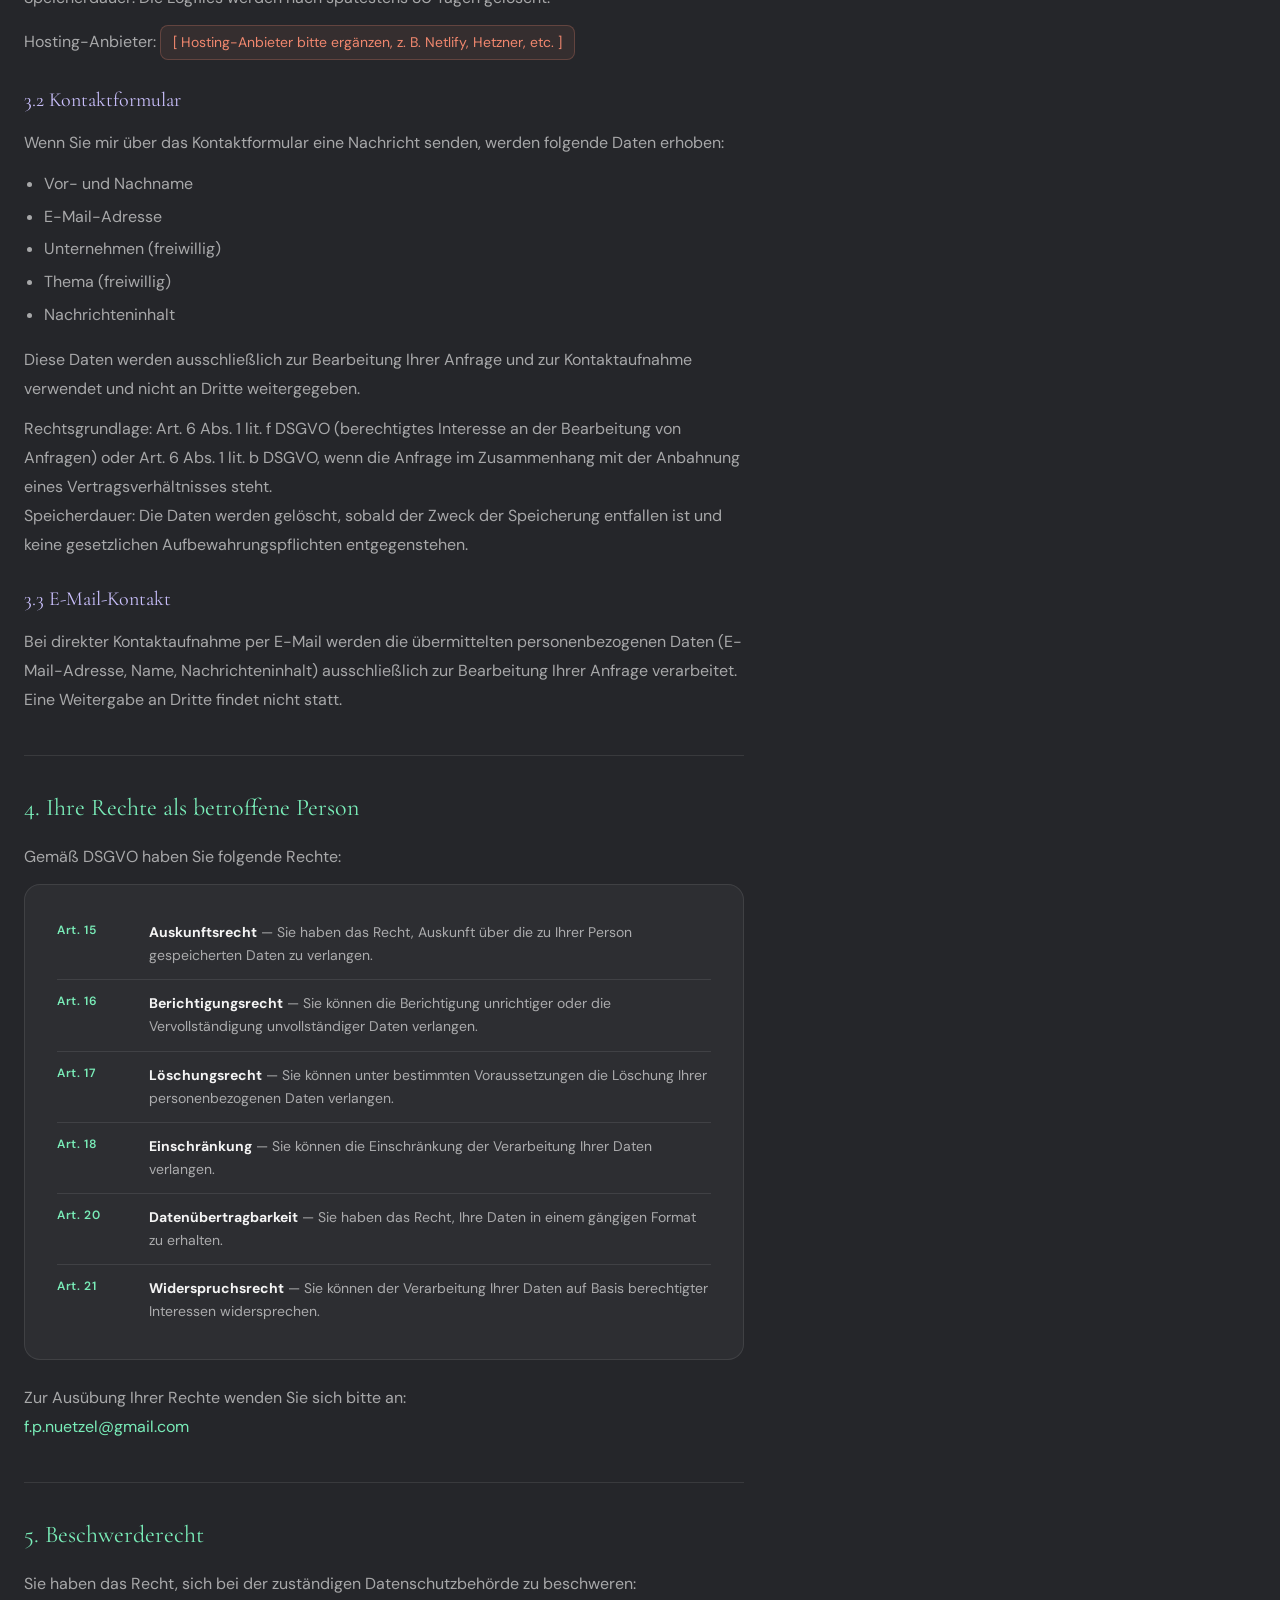
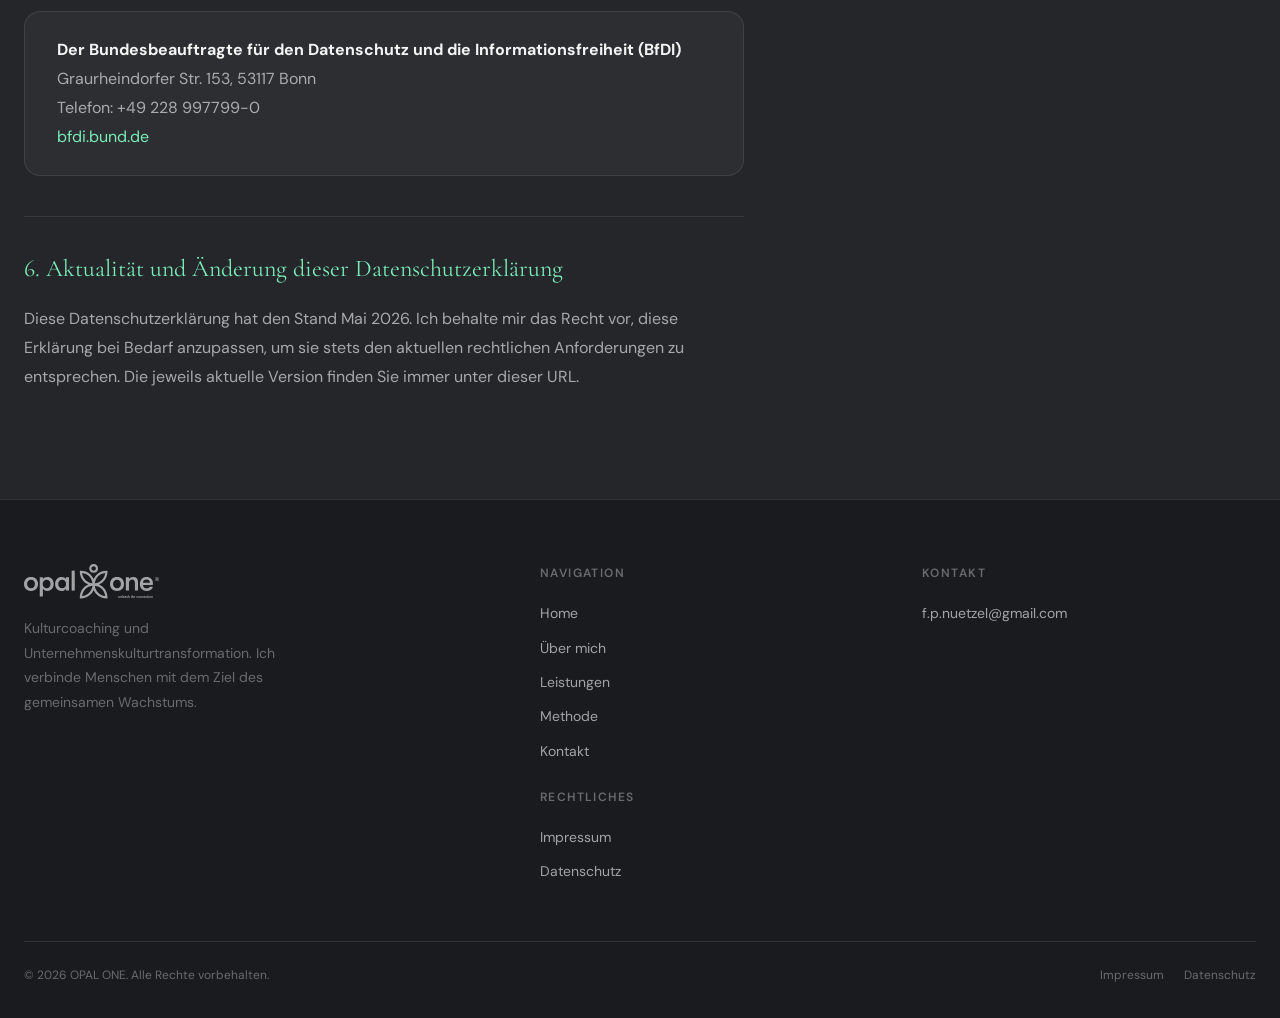
==== commit 40732ad9: "Add real design assets: stones, icons, mockups, opal gradient - opal-verlauf.jpg: subtle overlay on " ====
--- a/datenschutz.html
+++ b/datenschutz.html
@@ -110,6 +110,7 @@
 
     <!-- PAGE HERO -->
     <section class="page-hero" aria-labelledby="page-title">
+      <div class="verlauf-overlay" aria-hidden="true"></div>
       <div class="container">
         <p class="page-hero-label">Rechtliches</p>
         <h1 id="page-title">Datenschutz&shy;erklärung</h1>
--- a/css/styles.css
+++ b/css/styles.css
@@ -1619,6 +1619,118 @@
   font-size: var(--text-sm);
   color: var(--text-muted);
   letter-spacing: 0.1em;
+}
+
+/* ============================================================
+   OPAL VERLAUF — Overlay
+   ============================================================ */
+.verlauf-overlay {
+  position: absolute;
+  inset: 0;
+  background-image: url('../opal-verlauf.jpg');
+  background-size: cover;
+  background-position: center;
+  opacity: 0.09;
+  mix-blend-mode: screen;
+  pointer-events: none;
+  z-index: 0;
+}
+.hero-bg .verlauf-overlay { z-index: 0; }
+
+/* ============================================================
+   OPAL ICONS — Sprite (1875×1880px, 5×5 grid, 76px display)
+   ============================================================ */
+.opal-icon {
+  width: 76px;
+  height: 76px;
+  border-radius: 50%;
+  overflow: hidden;
+  background-image: url('../icons/23-03_Opal-Icons-Korr1.png');
+  background-size: 380px 381px;
+  background-repeat: no-repeat;
+  flex-shrink: 0;
+}
+/* col×76, row×76.2  */
+.icon-eye         { background-position:  -76px    0;       } /* (1,0) */
+.icon-crown       { background-position:    0    -228.6px;  } /* (0,3) */
+.icon-two-people  { background-position: -228px  -228.6px;  } /* (3,3) */
+.icon-lotus       { background-position: -152px  -304.8px;  } /* (2,4) */
+.icon-open-head   { background-position:  -76px  -152.4px;  } /* (1,2) */
+.icon-plants-hand { background-position:  -76px  -228.6px;  } /* (1,3) */
+.icon-butterfly   { background-position: -152px  -228.6px;  } /* (2,3) */
+
+/* Small variant for impact-tiles (64px) */
+.opal-icon.sz-sm {
+  width: 64px;
+  height: 64px;
+  background-size: 320px 321px;
+}
+.sz-sm.icon-eye         { background-position:  -64px    0;      }
+.sz-sm.icon-crown       { background-position:    0    -192.6px; }
+.sz-sm.icon-two-people  { background-position: -192px  -192.6px; }
+.sz-sm.icon-lotus       { background-position: -128px  -256.8px; }
+.sz-sm.icon-open-head   { background-position:  -64px  -128.4px; }
+.sz-sm.icon-plants-hand { background-position:  -64px  -192.6px; }
+.sz-sm.icon-butterfly   { background-position: -128px  -192.6px; }
+
+/* ============================================================
+   EDELSTEINE — Real Stone Images
+   ============================================================ */
+.opal-stone-wrap {
+  position: relative;
+  display: flex;
+  align-items: center;
+  justify-content: center;
+  height: 380px;
+}
+.opal-stone-main {
+  max-height: 280px;
+  width: auto;
+  filter: drop-shadow(0 24px 64px rgba(121,236,184,0.3))
+          drop-shadow(0 0 120px rgba(200,190,250,0.2));
+  animation: float 5s ease-in-out infinite;
+}
+.opal-prop-stone {
+  width: 44px;
+  height: 44px;
+  object-fit: contain;
+  flex-shrink: 0;
+  filter: drop-shadow(0 4px 10px rgba(0,0,0,0.5));
+  margin-top: 2px;
+}
+.opal-prop {
+  display: flex;
+  align-items: flex-start;
+  gap: var(--sp-3);
+}
+.opal-prop-body { flex: 1; }
+
+/* ============================================================
+   BRAND MOCKUPS
+   ============================================================ */
+.mockup-grid {
+  display: grid;
+  grid-template-columns: 1fr 1fr;
+  gap: var(--sp-8);
+  margin-top: var(--sp-10);
+}
+.mockup-item {
+  border-radius: var(--r-lg);
+  overflow: hidden;
+  border: 1px solid var(--glass-border);
+  background: var(--glass);
+}
+.mockup-item img {
+  width: 100%;
+  display: block;
+  transition: transform var(--dur-slow) var(--ease-out);
+}
+.mockup-item:hover img { transform: scale(1.04); }
+
+@media (max-width: 768px) {
+  .opal-stone-wrap { height: 240px; }
+  .opal-stone-main { max-height: 180px; }
+  .mockup-grid     { grid-template-columns: 1fr; }
 }
 
 /* ============================================================
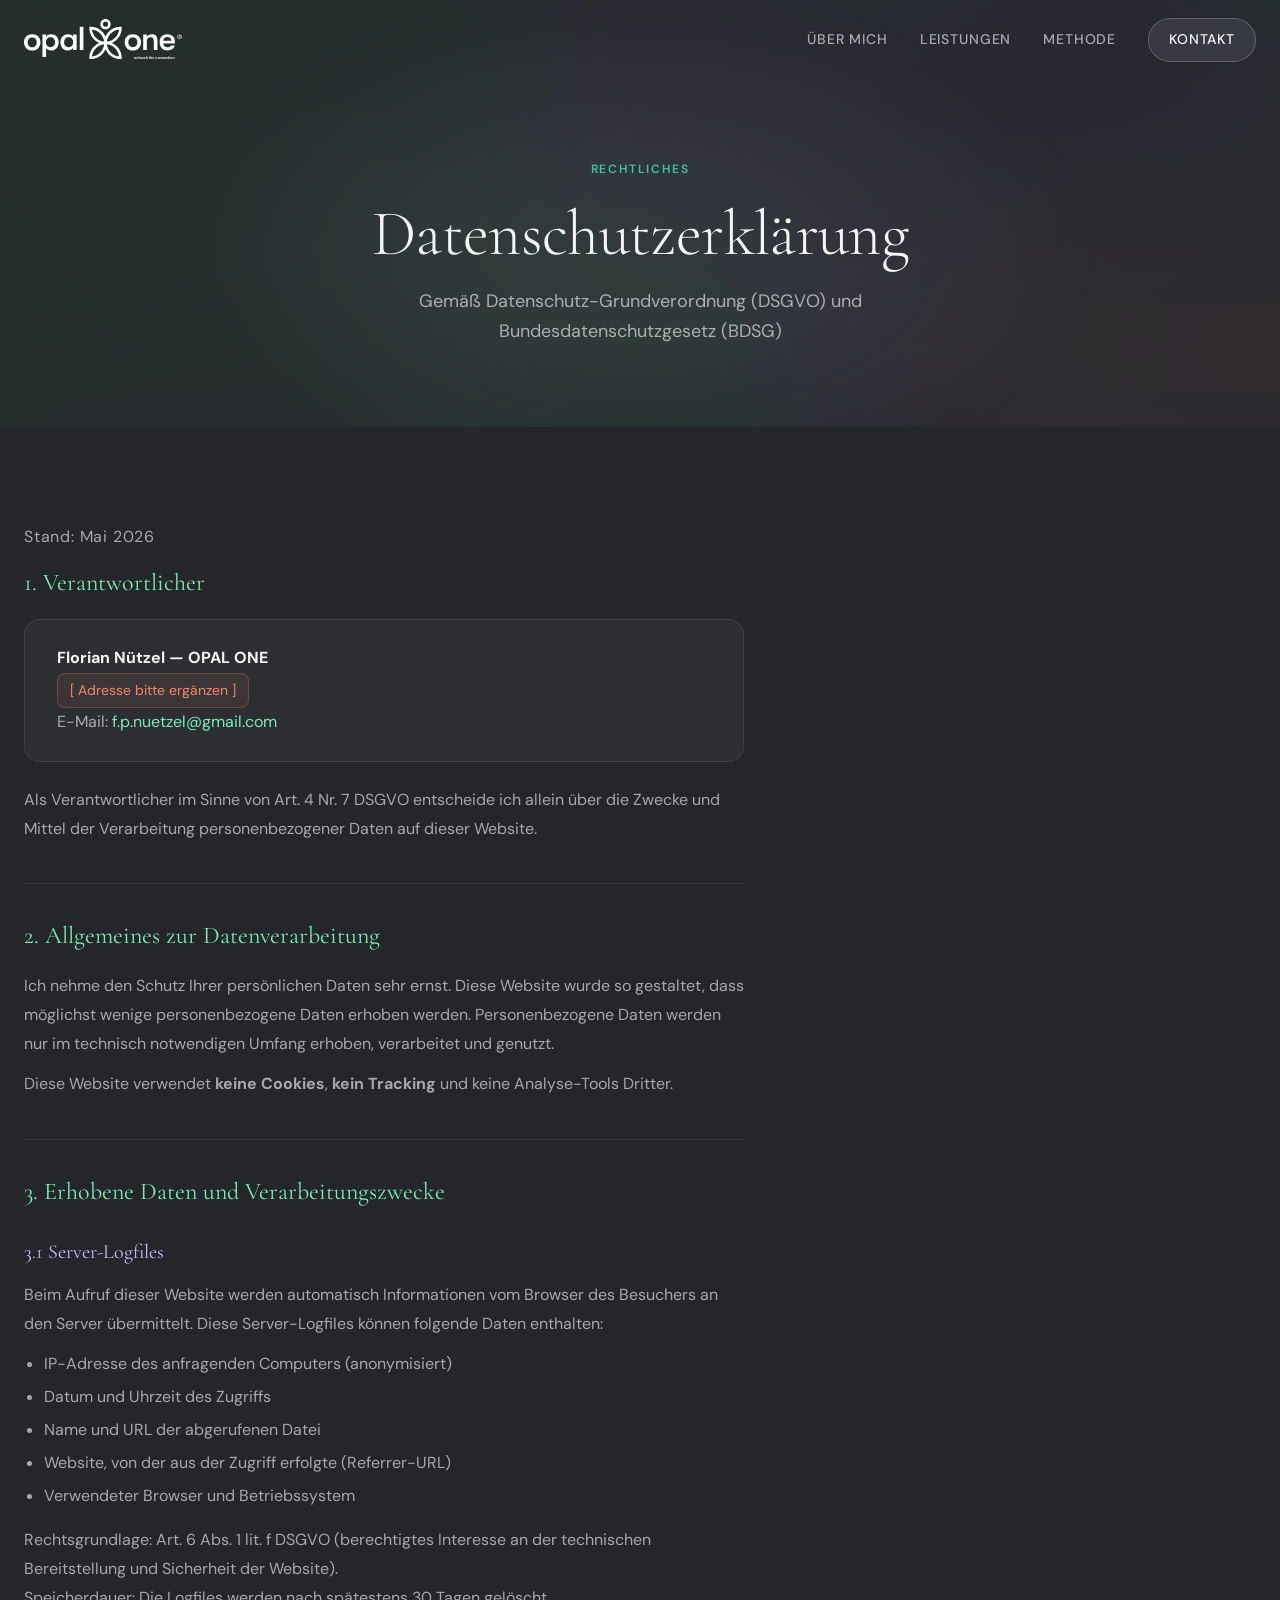
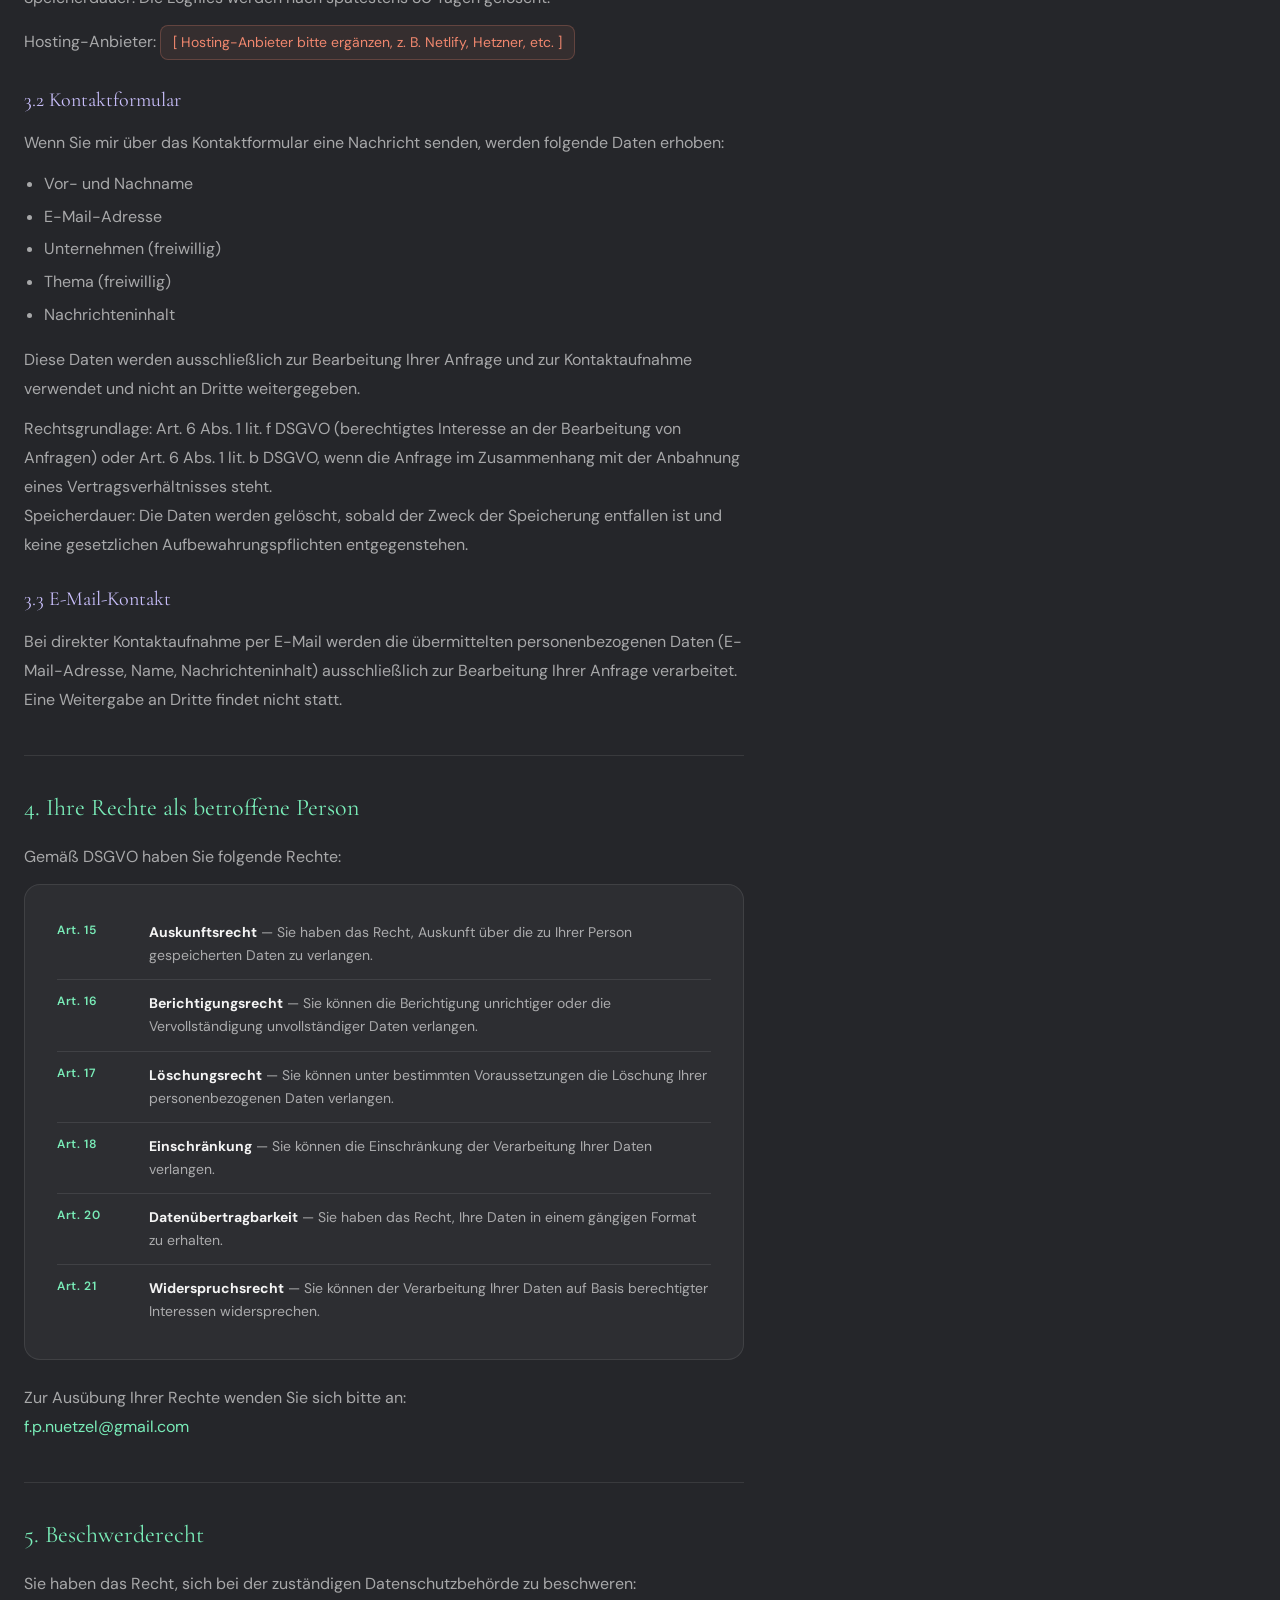
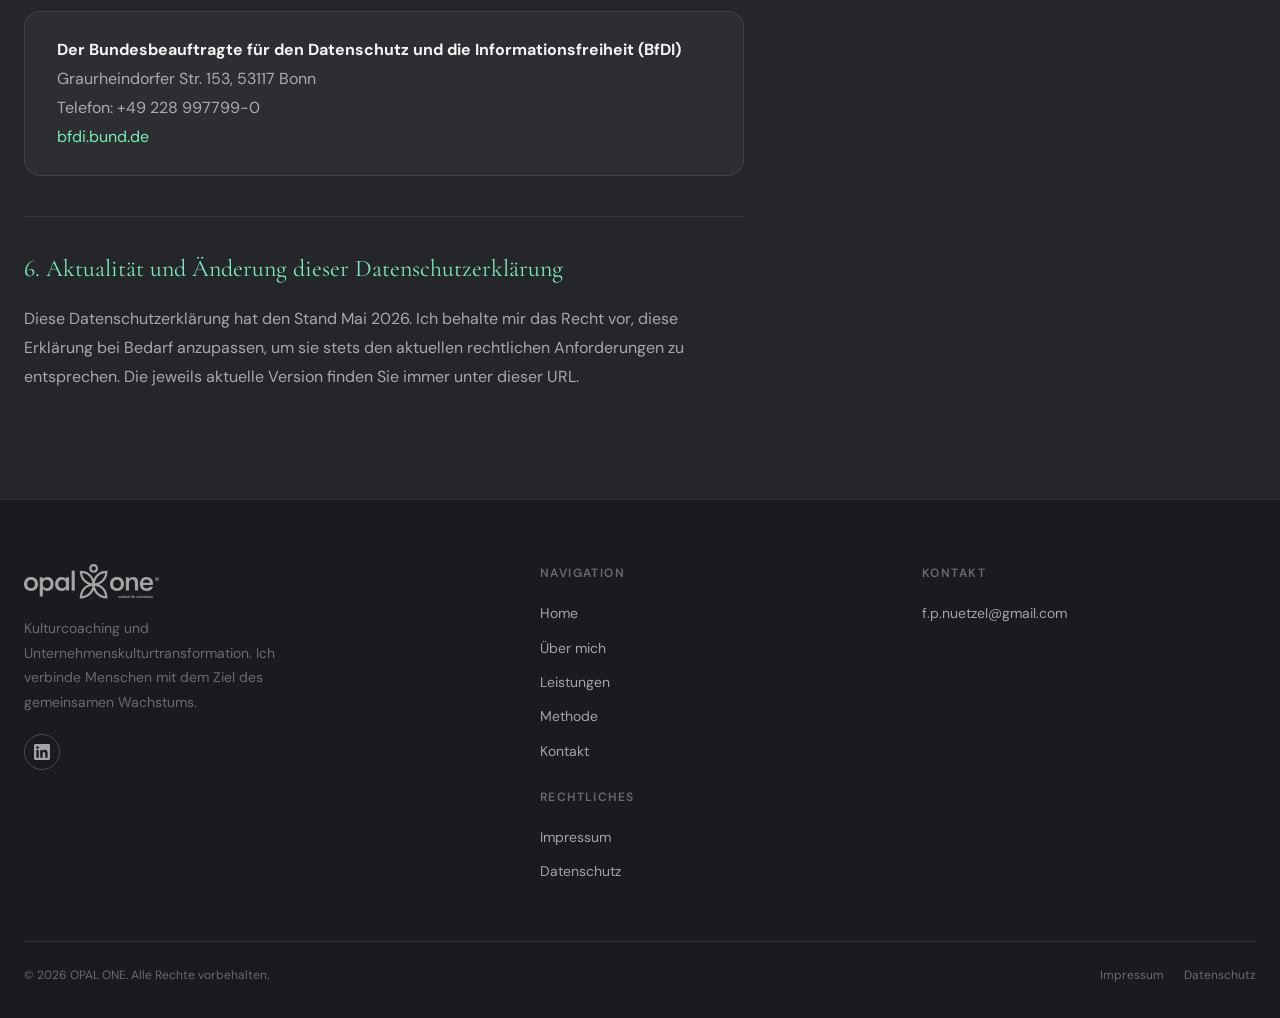
==== commit 128c238a: "LinkedIn-Verlinkung, Schema-Fundament & Keyword-Optimierung (Paket 1+2) - LinkedIn-Icon im Footer al" ====
--- a/datenschutz.html
+++ b/datenschutz.html
@@ -258,6 +258,11 @@
         <div class="footer-brand">
           <img src="opal-one-logo-mit-claim.svg" alt="OPAL ONE" class="footer-logo">
           <p>Kulturcoaching und Unternehmenskulturtransformation. Ich verbinde Menschen mit dem Ziel des gemeinsamen Wachstums.</p>
+          <div class="footer-social">
+            <a href="https://www.linkedin.com/in/florian-n%C3%BCtzel-49bb23102/" target="_blank" rel="noopener noreferrer" aria-label="Florian Nützel auf LinkedIn">
+              <svg viewBox="0 0 24 24" xmlns="http://www.w3.org/2000/svg"><path d="M20.447 20.452h-3.554v-5.569c0-1.328-.027-3.037-1.852-3.037-1.853 0-2.136 1.445-2.136 2.939v5.667H9.351V9h3.414v1.561h.046c.477-.9 1.637-1.85 3.37-1.85 3.601 0 4.267 2.37 4.267 5.455v6.286zM5.337 7.433a2.062 2.062 0 0 1-2.063-2.065 2.064 2.064 0 1 1 2.063 2.065zm1.782 13.019H3.555V9h3.564v11.452zM22.225 0H1.771C.792 0 0 .774 0 1.729v20.542C0 23.227.792 24 1.771 24h20.451C23.2 24 24 23.227 24 22.271V1.729C24 .774 23.2 0 22.222 0h.003z"/></svg>
+            </a>
+          </div>
         </div>
         <div class="footer-col">
           <h4>Navigation</h4>
--- a/css/styles.css
+++ b/css/styles.css
@@ -470,6 +470,28 @@
   font-size: var(--text-xs);
   color: var(--text-muted);
 }
+.footer-social {
+  display: flex;
+  gap: var(--sp-3);
+  margin-top: var(--sp-5);
+}
+.footer-social a {
+  display: inline-flex;
+  align-items: center;
+  justify-content: center;
+  width: 36px;
+  height: 36px;
+  border-radius: 50%;
+  border: 1px solid var(--glass-border-hi);
+  color: var(--text-secondary);
+  transition: color var(--dur-fast), border-color var(--dur-fast), background var(--dur-fast);
+}
+.footer-social a:hover {
+  color: var(--jade);
+  border-color: var(--jade);
+  background: rgba(42,199,140,0.08);
+}
+.footer-social svg { width: 16px; height: 16px; fill: currentColor; }
 
 /* ============================================================
    HERO — HOME PAGE
@@ -1243,6 +1265,16 @@
   color: var(--jade);
   opacity: 0.65;
 }
+/* Opal-Icon in Leistungs-Ring (110px) */
+.leistung-visual-inner .opal-icon {
+  width: 110px;
+  height: 110px;
+  background-size: 550px 551px;
+}
+.leistung-visual-inner .icon-lotus       { background-position: -220px -440.8px; }
+.leistung-visual-inner .icon-two-people  { background-position: -330px -330.6px; }
+.leistung-visual-inner .icon-eye         { background-position: -110px 0; }
+.leistung-visual-inner .icon-crown       { background-position: 0 -330.6px; }
 .leistung-big-num {
   position: absolute;
   top: 50%;
@@ -1412,8 +1444,10 @@
   background: rgba(121,236,184,0.03);
 }
 .impact-tile-icon {
-  width: 32px; height: 32px;
-  margin: 0 auto var(--sp-3);
+  margin: 0 auto var(--sp-4);
+  display: flex;
+  align-items: center;
+  justify-content: center;
   color: var(--jade);
 }
 .impact-tile h4 {
@@ -1604,6 +1638,26 @@
 }
 .form-success p { color: var(--text-secondary); }
 
+/* ============================================================
+   FAQ
+   ============================================================ */
+.faq-wrap { margin-top: var(--sp-10); max-width: 720px; }
+.faq-item { border-bottom: 1px solid var(--glass-border); padding: var(--sp-5) 0; }
+.faq-item:last-child { border-bottom: none; }
+.faq-q {
+  font-family: var(--font-heading);
+  font-size: var(--text-xl);
+  font-weight: 400;
+  color: var(--text-primary);
+  margin-bottom: var(--sp-3);
+  line-height: 1.3;
+}
+.faq-a {
+  font-size: var(--text-base);
+  color: var(--text-secondary);
+  line-height: 1.8;
+}
+
 /* Closing statement */
 .closing-statement {
   text-align: center;
@@ -1659,19 +1713,19 @@
 .icon-plants-hand { background-position:  -76px  -228.6px;  } /* (1,3) */
 .icon-butterfly   { background-position: -152px  -228.6px;  } /* (2,3) */
 
-/* Small variant for impact-tiles (64px) */
+/* Impact-tile variant (88px — passt gut in die großen Kreise) */
 .opal-icon.sz-sm {
-  width: 64px;
-  height: 64px;
-  background-size: 320px 321px;
-}
-.sz-sm.icon-eye         { background-position:  -64px    0;      }
-.sz-sm.icon-crown       { background-position:    0    -192.6px; }
-.sz-sm.icon-two-people  { background-position: -192px  -192.6px; }
-.sz-sm.icon-lotus       { background-position: -128px  -256.8px; }
-.sz-sm.icon-open-head   { background-position:  -64px  -128.4px; }
-.sz-sm.icon-plants-hand { background-position:  -64px  -192.6px; }
-.sz-sm.icon-butterfly   { background-position: -128px  -192.6px; }
+  width: 88px;
+  height: 88px;
+  background-size: 440px 441px;
+}
+.sz-sm.icon-eye         { background-position:  -88px    0;      }
+.sz-sm.icon-crown       { background-position:    0    -264.6px; }
+.sz-sm.icon-two-people  { background-position: -264px  -264.6px; }
+.sz-sm.icon-lotus       { background-position: -176px  -352.8px; }
+.sz-sm.icon-open-head   { background-position:  -88px  -176.4px; }
+.sz-sm.icon-plants-hand { background-position:  -88px  -264.6px; }
+.sz-sm.icon-butterfly   { background-position: -176px  -264.6px; }
 
 /* ============================================================
    EDELSTEINE — Real Stone Images
